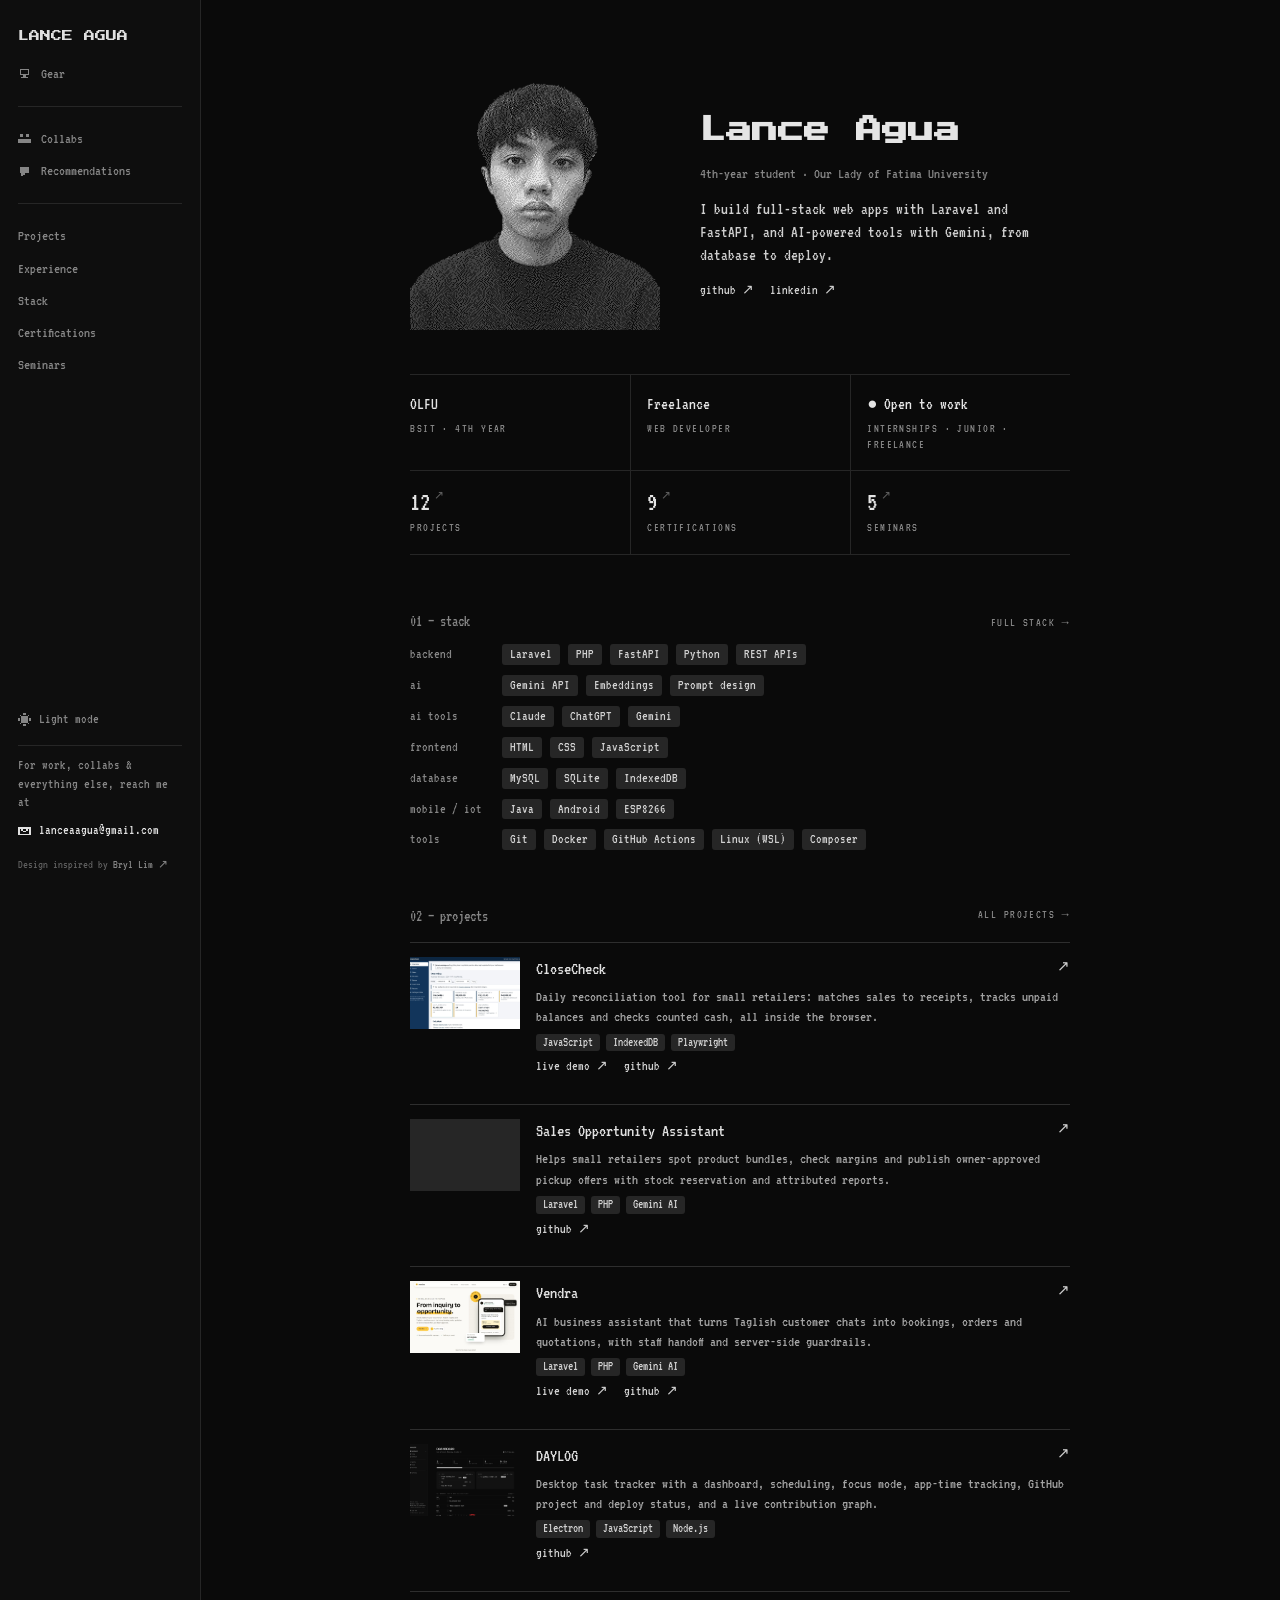
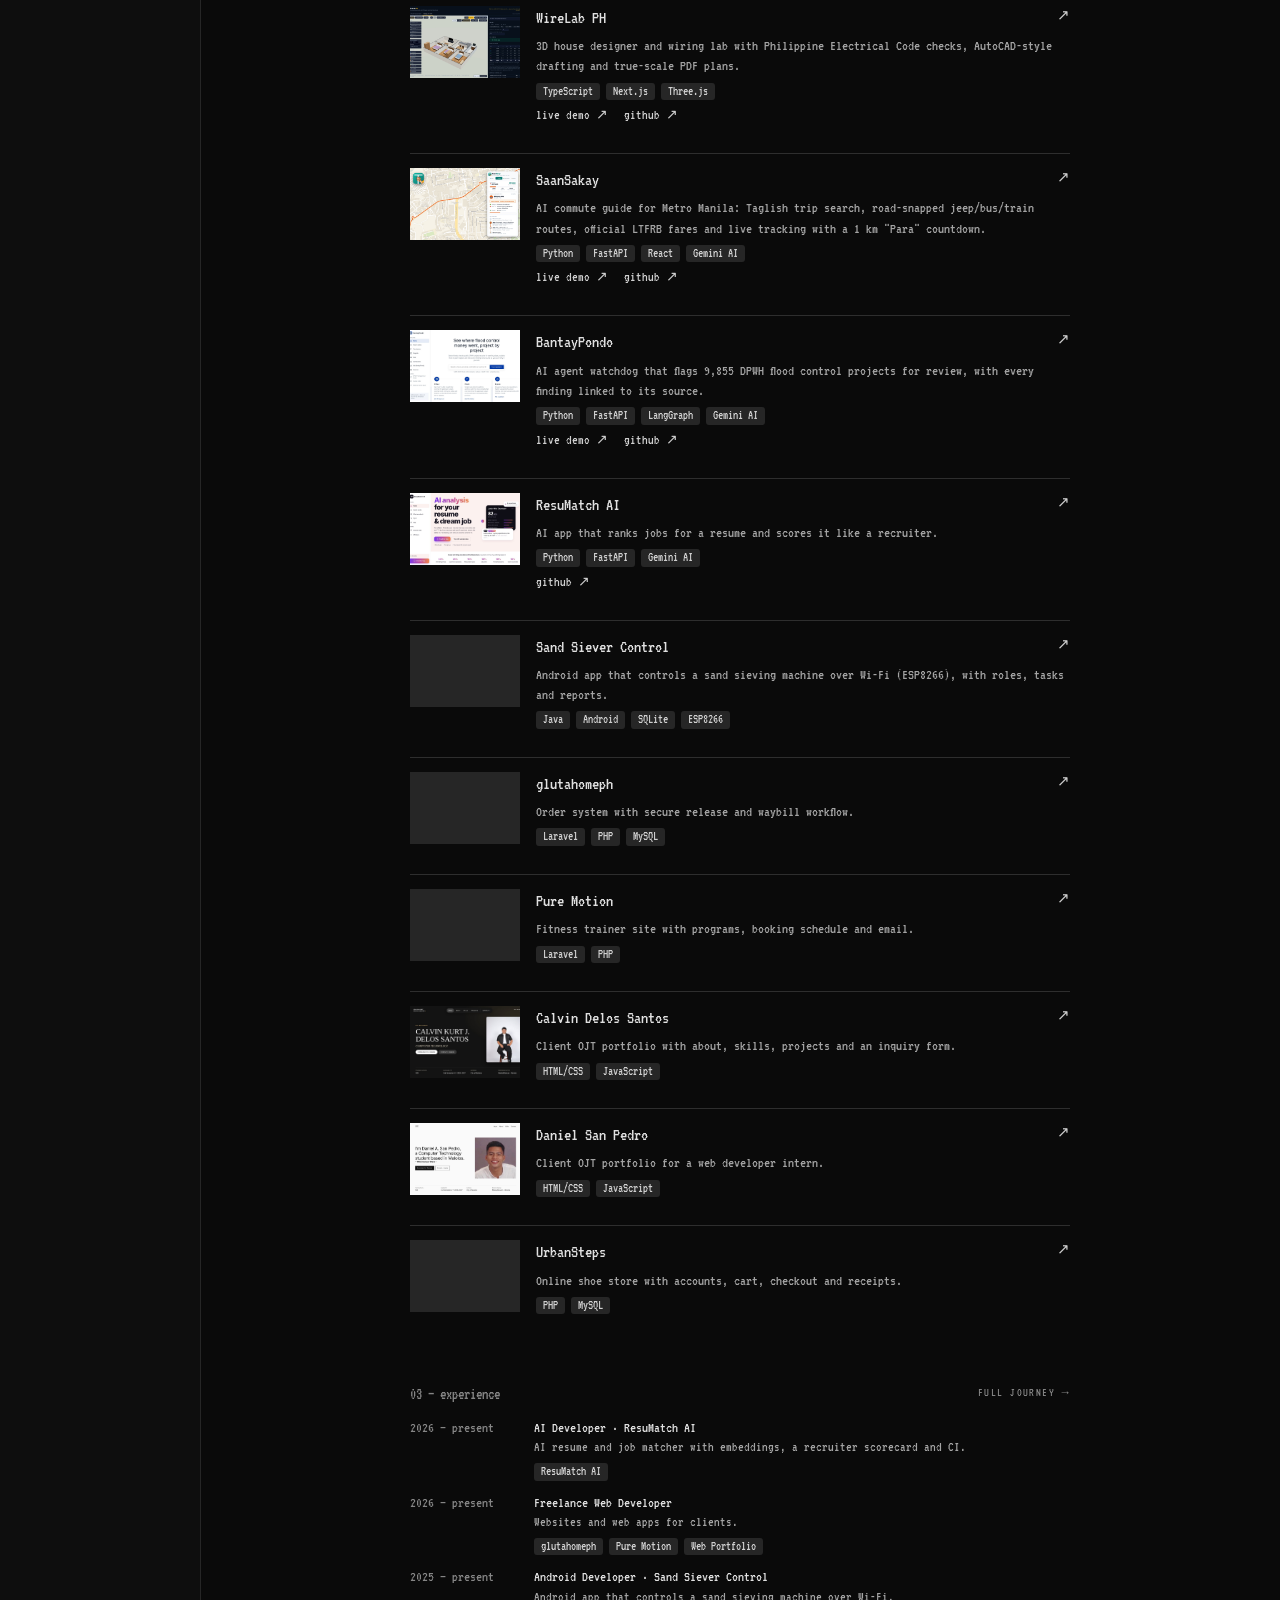
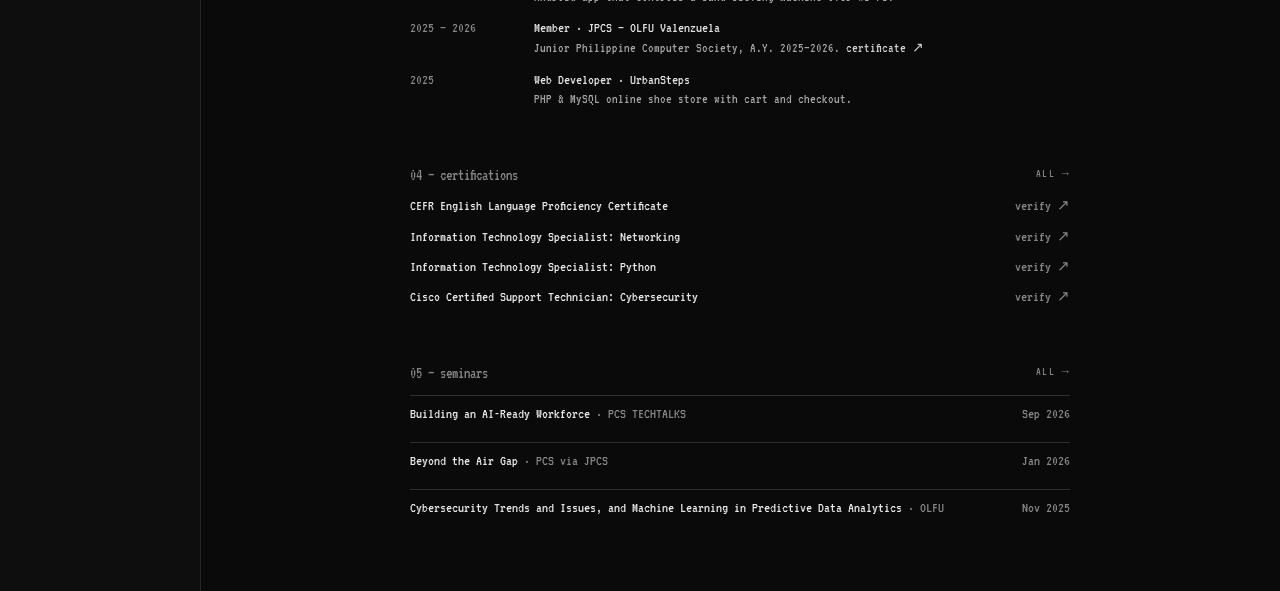
==== index.html @ d51b9544 "Update project info: add Sales Opportunity Assistant, refresh DAYLOG and WireLab - Add Sales Opportu" ====
<!doctype html>
<html lang="en">
<head>
<meta charset="utf-8">
<meta name="viewport" content="width=device-width, initial-scale=1">
<title>Lance Agua — Full-stack Developer</title>
<meta name="description" content="Portfolio of Lance Agua, a BSIT student and full-stack developer building web, AI and Android apps.">
<meta property="og:title" content="Lance Agua — Full-stack Developer">
<meta property="og:description" content="Portfolio of Lance Agua, a BSIT student and full-stack developer building web, AI and Android apps.">
<meta property="og:image" content="assets/img/portrait-light.png">
<link rel="icon" href="assets/favicon.ico" sizes="any">
<link rel="icon" href="assets/favicon-32.png" type="image/png" sizes="32x32">
<link rel="apple-touch-icon" href="assets/apple-touch-icon.png">
<link rel="preload" href="assets/fonts/vt323-latin-400-normal.woff2" as="font" type="font/woff2" crossorigin>
<link rel="preload" href="assets/fonts/press-start-2p-latin-400-normal.woff2" as="font" type="font/woff2" crossorigin>
<style>@font-face{font-family:'VT323';font-style:normal;font-weight:400;font-display:swap;src:url(assets/fonts/vt323-latin-400-normal.woff2) format('woff2')}
@font-face{font-family:'Press Start 2P';font-style:normal;font-weight:400;font-display:swap;src:url(assets/fonts/press-start-2p-latin-400-normal.woff2) format('woff2')}
.foot a{overflow-wrap:anywhere}

:root{--c0a0a0a:#0a0a0a;--c0e0e0e:#0e0e0e;--c121212:#121212;--c1a1a1a:#1a1a1a;--c1f1f1f:#1f1f1f;--c262626:#262626;--c2e2e2e:#2e2e2e;--c3a3a3a:#3a3a3a;--c4a4a4a:#4a4a4a;--c525252:#525252;--c5e5e5e:#5e5e5e;--c6b6b6b:#6b6b6b;--c858585:#858585;--ca3a3a3:#a3a3a3;--ccfcfcf:#cfcfcf;--cd0d0d0:#d0d0d0;--cd4d4d4:#d4d4d4;--ce0e0e0:#e0e0e0;--ce5e5e5:#e5e5e5;--cffffff:#ffffff;--glow1:rgba(255,255,255,0.12);--glow2:rgba(255,255,255,0.26)}
.tk.light{--c0a0a0a:#f4f4f2;--c0e0e0e:#ebebe9;--c121212:#ffffff;--c1a1a1a:#e6e6e4;--c1f1f1f:#dfdfdd;--c262626:#d9d9d7;--c2e2e2e:#d2d2d0;--c3a3a3a:#c2c2c0;--c4a4a4a:#a9a9a7;--c525252:#a3a3a1;--c5e5e5e:#6a6a68;--c6b6b6b:#9a9a98;--c858585:#5b5b59;--ca3a3a3:#444442;--ccfcfcf:#2a2a28;--cd0d0d0:#1f1f1f;--cd4d4d4:#222220;--ce0e0e0:#161616;--ce5e5e5:#111111;--cffffff:#000000;--glow1:rgba(0,0,0,0.08);--glow2:rgba(0,0,0,0.18)}
.theme-btn{display:flex;align-items:center;gap:8px;min-height:32px;padding:0;border:0;background:transparent;color:var(--c858585);font-family:'VT323',monospace;font-size:14px;cursor:pointer}
.pic-light{display:none !important}
.tk.light .pic-dark{display:none !important}
.tk.light .pic-light{display:block !important}
.theme-btn:hover{color:var(--cd0d0d0)}
body{margin:0;background:var(--c0a0a0a)}
a{color:var(--ccfcfcf);text-decoration:none}a:hover{color:var(--cffffff)}
.nav a{color:var(--c858585)}.nav a:hover{color:var(--cd0d0d0)}
.menu-btn{display:none}
@media (max-width: 760px){
aside{position:fixed;top:0;left:0;width:0;height:0;max-width:none !important;flex:none !important;border:0 !important;background:transparent !important;z-index:30}
.menu-btn{display:flex !important;position:fixed;top:8px;left:8px;z-index:31}
.side{position:fixed !important;top:0;left:0;width:78vw;max-width:300px;height:100vh !important;overflow:auto;background:var(--c0e0e0e);padding:64px 22px 24px !important;transform:translateX(-100%);opacity:0;pointer-events:none;transition:transform .3s ease,opacity .3s ease}
.side.open{transform:none;opacity:1;pointer-events:auto}
main{padding-top:60px !important}
}
@keyframes blink{0%,49%{opacity:1}50%,100%{opacity:0}}
.blink{animation:blink 1s steps(1) infinite}
@media (max-width: 1180px){.bento{grid-template-columns:repeat(2,minmax(0,1fr)) !important}.bento>*{grid-column:auto !important;grid-row:auto !important}.bento>#about,.bento>#status,.bento>#stack,.bento>#projects,.bento>#seminars{grid-column:1 / -1 !important}}
@media (max-width: 700px){.bento{grid-template-columns:minmax(0,1fr) !important}.bento>section{padding:18px !important}}
@media (max-width: 760px){main{padding:64px 16px 40px !important}main section,main>div>div{padding-left:0 !important;padding-right:0 !important}}
.ttl-px{font-size:clamp(15px,4.6vw,24px) !important;overflow-wrap:anywhere}

main>div>*{padding-left:0 !important;padding-right:0 !important}
.xproj{list-style:none;margin:8px 0 0;padding:0;display:flex;flex-direction:column;border-left:1px solid var(--c262626)}
.xproj li{display:flex;flex-direction:column;gap:2px;padding:6px 0 6px 14px}
.xproj a{color:var(--ce0e0e0)}.xproj a::after{content:" ↗";color:var(--c5e5e5e);font-size:.85em}
.xproj span{font-size:14px;color:var(--c858585)}
.xproj .xsubs{display:flex;flex-wrap:wrap;gap:4px 16px;margin-top:2px}
.xproj .xsubs a{font-size:14px;color:var(--ca3a3a3)}.xproj .xsubs a:hover{color:var(--cffffff)}
.xchips{display:flex;flex-wrap:wrap;gap:6px;margin-top:6px}
.xchips a{background:var(--c262626);padding:0 7px;border-radius:3px;font-size:13px;color:var(--ccfcfcf)}
.xchips a:hover{color:var(--cffffff)}
.credit{margin:6px 0 0;font-size:12px;color:var(--c5e5e5e)}
.credit a{color:var(--c858585)}.credit a:hover{color:var(--cd0d0d0)}
.empty{display:flex;flex-direction:column;gap:6px;padding:48px 0;text-align:center;border:1px dashed var(--c262626);border-radius:8px}
.empty span{color:var(--ce5e5e5);font-size:17px}
.empty small{color:var(--c858585);font-size:14px}
.phead{padding:40px 0 28px !important;border-bottom:1px solid var(--c262626)}
.phead h1{font-size:26px !important}
.shead{font-size:16px;color:var(--c858585)}
.slink{font-size:12px;letter-spacing:.12em;text-transform:uppercase;color:var(--c858585) !important}
.slink:hover{color:var(--cd0d0d0) !important}
.bento{grid-template-columns:minmax(0,1fr) !important;gap:56px !important}
.bento>*{grid-column:1 / -1 !important;grid-row:auto !important}
.bento>section{padding:0 !important}
#about{gap:40px !important;align-items:center !important;flex-wrap:nowrap !important;padding-top:40px !important}
#about img{width:250px !important;height:250px !important}
#about h1{font-size:26px !important}
.stats{border-top:1px solid var(--c262626);display:flex;flex-direction:column;margin-top:-12px}
.srow{display:grid;grid-template-columns:repeat(3,minmax(0,1fr));border-bottom:1px solid var(--c262626)}
.scell{display:flex;flex-direction:column;gap:4px;padding:18px 16px;border-left:1px solid var(--c262626);color:var(--ce0e0e0)}
.scell:first-child{border-left:0;padding-left:0}
.scell b{font-weight:400;font-size:17px;color:var(--ce5e5e5)}
.scell small{font-size:12px;letter-spacing:.12em;text-transform:uppercase;color:var(--c858585)}
.snum{font-size:26px;line-height:1;color:var(--ce5e5e5)}
.snum i{font-style:normal;font-size:12px;color:var(--c5e5e5e);margin-left:4px;vertical-align:top}
a.scell:hover .snum{color:var(--cffffff)}
#stack>div:nth-child(2){grid-template-columns:minmax(0,1fr) !important;gap:10px !important}
@media (max-width: 700px){#about{flex-wrap:wrap !important}#about img{width:180px !important;height:180px !important}.scell{padding:14px 10px}.scell b{font-size:15px}.scell small{font-size:10px;letter-spacing:.06em}}
[hidden]{display:none !important}
button{font:inherit}
:focus-visible{outline:2px solid var(--cd0d0d0);outline-offset:2px}
main [style*="background: var(--c121212)"]{background:var(--c121212) !important;border:1px solid var(--c1f1f1f);border-radius:8px;overflow:hidden}
main [style*="background: var(--c121212)"]:hover{border-color:var(--c3a3a3a)}
.gwrap{display:flex;flex-direction:column;gap:44px}
.gsec{display:flex;flex-direction:column;gap:16px}
.glabel{margin:0;font-size:13px;font-weight:400;letter-spacing:.14em;text-transform:uppercase;color:var(--c858585)}
.ggrid{display:grid;grid-template-columns:repeat(2,minmax(0,1fr));gap:16px}
.gcard2{display:flex;flex-direction:column;background:var(--c121212);border:1px solid var(--c1f1f1f);border-radius:8px;overflow:hidden;transition:border-color .2s ease,box-shadow .3s ease}
.gcard2:hover{border-color:var(--c3a3a3a);box-shadow:0 0 28px var(--glow1)}
.gimg{padding:22px 22px 24px}
.gimg img{display:block;width:100%;aspect-ratio:1;object-fit:contain;box-sizing:border-box;background:#fff;border-radius:2px}
.tk.light .gimg img{box-shadow:inset 0 0 0 1px #e6e6e4}
.gfoot{border-top:1px solid var(--c1f1f1f);padding:14px 16px 16px;display:flex;flex-direction:column;gap:4px}
.gname{display:flex;justify-content:space-between;align-items:baseline;gap:8px}
.gname h3{margin:0;font-size:17px;font-weight:400;color:var(--ce5e5e5)}
.gname span{font-size:14px;color:var(--c5e5e5e)}
.gfoot p{margin:0;font-size:14px;color:var(--c858585)}
@media (max-width:560px){.ggrid{grid-template-columns:1fr}}
</style>
</head>
<body>
<div class="tk" style="min-height: 1300px; background: var(--c0a0a0a); color: var(--ce5e5e5); font-family: 'VT323', monospace; font-size: 15px; line-height: 1.35; display: flex; flex-wrap: wrap"><script>try{if(localStorage.getItem("la-theme")==="light")document.currentScript.parentElement.classList.add("light")}catch(e){}</script>
<aside style="flex: 1 1 200px; max-width: 230px; border-right: 1px solid var(--c262626); background: var(--c0e0e0e); box-sizing: border-box">
<button class="menu-btn" type="button" data-action="toggleMenu" aria-label="Open menu" aria-expanded="false" style="align-items: center; justify-content: center; width: 44px; height: 44px; padding: 0; border: 0; background: transparent; color: var(--ce0e0e0); cursor: pointer"><svg width="22" height="22" viewBox="0 0 8 8" shape-rendering="crispEdges" aria-hidden="true"><path d="M1 2h6v1H1zM1 4h6v1H1zM1 6h6v1H1z" fill="currentColor"></path></svg></button>
<div class="side" style="position: sticky; top: 0; height: 100vh; padding: 28px 18px; box-sizing: border-box; display: flex; flex-direction: column; gap: 18px">
<a href="index.html" class="brand" aria-label="Lance Agua, home" style="font-family: 'Press Start 2P', monospace; font-size: 11px; line-height: 1.6; color: var(--ce0e0e0)">LANCE AGUA</a>
<nav class="nav" aria-label="Sections" style="display: flex; flex-direction: column; gap: 22px; font-size: 15px">
<div style="display: flex; flex-direction: column; gap: 12px">
<a href="gear.html" style="display: flex; align-items: center; gap: 10px"><svg width="13" height="13" viewBox="0 0 8 8" shape-rendering="crispEdges" aria-hidden="true"><path d="M1 1h6v4H1zM2 2v2h4V2zM3 5h2v1H3zM2 6h4v1H2z" fill="currentColor" fill-rule="evenodd"></path></svg>Gear</a>
</div>
<hr style="border: 0; height: 1px; background: var(--c262626); margin: 0">
<div style="display: flex; flex-direction: column; gap: 12px">
<a href="collabs.html" style="display: flex; align-items: center; gap: 10px"><svg width="13" height="13" viewBox="0 0 8 8" shape-rendering="crispEdges" aria-hidden="true"><path d="M1 1h2v2H1zM5 1h2v2H5zM0 4h4v3H0zM4 4h4v3H4z" fill="currentColor"></path></svg>Collabs</a>
<a href="recommendations.html" style="display: flex; align-items: center; gap: 10px"><svg width="13" height="13" viewBox="0 0 8 8" shape-rendering="crispEdges" aria-hidden="true"><path d="M1 1h6v4H4v1H3v1H2V5H1z" fill="currentColor"></path></svg>Recommendations</a>
</div>
<hr style="border: 0; height: 1px; background: var(--c262626); margin: 0">
<div style="display: flex; flex-direction: column; gap: 12px">
<a href="projects.html">Projects</a>
<a href="experience.html">Experience</a>
<a href="stack.html">Stack</a>
<a href="certifications.html">Certifications</a>
<a href="seminars.html">Seminars</a>
</div>
</nav>
<div class="foot" style="margin-top: auto; display: flex; flex-direction: column; gap: 10px">
<button class="theme-btn" type="button" data-action="toggleTheme" aria-label="Light mode"><svg width="13" height="13" viewBox="0 0 8 8" shape-rendering="crispEdges" aria-hidden="true"><path d="M3 0h2v1H3zM3 7h2v1H3zM0 3h1v2H0zM7 3h1v2H7zM1 1h1v1H1zM6 1h1v1H6zM1 6h1v1H1zM6 6h1v1H6zM2 2h4v4H2z" fill="currentColor"></path></svg>Light mode</button>
<hr style="border: 0; height: 1px; background: var(--c262626); margin: 0">
<p style="margin: 0; color: var(--c858585); font-size: 14px; line-height: 1.3">For work, collabs &amp; everything else, reach me at</p>
<a href="mailto:lanceaagua@gmail.com" style="display: flex; align-items: center; gap: 8px; color: var(--ce0e0e0); font-size: 14px"><svg width="13" height="13" viewBox="0 0 8 8" shape-rendering="crispEdges" aria-hidden="true"><path d="M0 2h8v5H0zM1 3v3h6V3zM2 3h1v1H2zM5 3h1v1H5zM3 4h2v1H3z" fill="currentColor" fill-rule="evenodd"></path></svg>lanceaagua@gmail.com</a>
<p class="credit">Design inspired by <a href="https://bryllim.com" target="_blank" rel="noopener">Bryl Lim ↗</a></p>
</div>
</div>
</aside>
<main style="flex: 999 1 560px; min-width: 0; padding: 40px 32px 64px; box-sizing: border-box; display: flex; justify-content: center">
<div style="width: 100%; max-width: 660px; display: flex; flex-direction: column; gap: 20px">


<div class="bento" style="display: grid; grid-template-columns: repeat(4, minmax(0, 1fr)); gap: 16px">

<section id="about" style="grid-column: 1 / 5; grid-row: 1 / 2; padding: 36px; display: flex; flex-wrap: wrap; gap: 36px; align-items: center">
<img class="pic-dark" src="assets/img/portrait-dark.png" alt="Halftone portrait of Lance Agua" width="220" height="220" style="flex: 0 0 auto; width: 220px; height: 220px"><img class="pic-light" src="assets/img/portrait-light.png" alt="Halftone portrait of Lance Agua" width="220" height="220" style="flex: 0 0 auto; width: 220px; height: 220px">
<div style="flex: 1 1 320px; max-width: 620px; min-width: 0; display: flex; flex-direction: column; gap: 14px">
<h1 class="ttl-px" style="margin: 0; font-family: 'Press Start 2P', monospace; font-size: 22px; line-height: 1.5">Lance Agua</h1>
<p style="margin: 0; color: var(--c858585)">4th-year student · Our Lady of Fatima University</p>
<p style="margin: 0; font-size: 17px; line-height: 1.35; color: var(--ccfcfcf)">I build full-stack web apps with Laravel and FastAPI, and AI-powered tools with Gemini, from database to deploy.</p>
<div style="display: flex; flex-wrap: wrap; gap: 16px; font-size: 14px"><a href="https://github.com/ashweak" target="_blank" rel="noopener">github ↗</a><a href="https://linkedin.com/" target="_blank" rel="noopener">linkedin ↗</a></div>
</div>
</section>

<section id="stats" class="stats">
<div class="srow">
<div class="scell"><b>OLFU</b><small>BSIT · 4th year</small></div>
<div class="scell"><b>Freelance</b><small>Web developer</small></div>
<div class="scell"><b><span class="blink">●</span> Open to work</b><small>Internships · junior · freelance</small></div>
</div>
<div class="srow">
<a class="scell" href="projects.html"><span class="snum">12<i>↗</i></span><small>Projects</small></a>
<a class="scell" href="certifications.html"><span class="snum">9<i>↗</i></span><small>Certifications</small></a>
<a class="scell" href="seminars.html"><span class="snum">5<i>↗</i></span><small>Seminars</small></a>
</div>
</section>

<section id="stack" style="grid-column: 2 / 5; grid-row: 2 / 3; padding: 22px; display: flex; flex-direction: column; align-items: flex-start; gap: 12px">
<div style="align-self: stretch; display: flex; justify-content: space-between; align-items: baseline; gap: 16px; color: var(--c858585); font-size: 14px"><span class="shead">01 — stack</span><a class="slink" href="stack.html">full stack →</a></div>
<div style="align-self: stretch; display: grid; grid-template-columns: repeat(auto-fit, minmax(min(300px, 100%), 1fr)); gap: 14px 32px">

<div style="display: flex; flex-wrap: wrap; align-items: center; gap: 8px">
<span style="width: 84px; color: var(--c858585); font-size: 14px">backend</span>
<span style="background: var(--c262626); padding: 1px 8px; border-radius: 3px; font-size: 14px; color: var(--ccfcfcf)">Laravel</span><span style="background: var(--c262626); padding: 1px 8px; border-radius: 3px; font-size: 14px; color: var(--ccfcfcf)">PHP</span><span style="background: var(--c262626); padding: 1px 8px; border-radius: 3px; font-size: 14px; color: var(--ccfcfcf)">FastAPI</span><span style="background: var(--c262626); padding: 1px 8px; border-radius: 3px; font-size: 14px; color: var(--ccfcfcf)">Python</span><span style="background: var(--c262626); padding: 1px 8px; border-radius: 3px; font-size: 14px; color: var(--ccfcfcf)">REST APIs</span>
</div>

<div style="display: flex; flex-wrap: wrap; align-items: center; gap: 8px">
<span style="width: 84px; color: var(--c858585); font-size: 14px">ai</span>
<span style="background: var(--c262626); padding: 1px 8px; border-radius: 3px; font-size: 14px; color: var(--ccfcfcf)">Gemini API</span><span style="background: var(--c262626); padding: 1px 8px; border-radius: 3px; font-size: 14px; color: var(--ccfcfcf)">Embeddings</span><span style="background: var(--c262626); padding: 1px 8px; border-radius: 3px; font-size: 14px; color: var(--ccfcfcf)">Prompt design</span>
</div>

<div style="display: flex; flex-wrap: wrap; align-items: center; gap: 8px">
<span style="width: 84px; color: var(--c858585); font-size: 14px">ai tools</span>
<span style="background: var(--c262626); padding: 1px 8px; border-radius: 3px; font-size: 14px; color: var(--ccfcfcf)">Claude</span><span style="background: var(--c262626); padding: 1px 8px; border-radius: 3px; font-size: 14px; color: var(--ccfcfcf)">ChatGPT</span><span style="background: var(--c262626); padding: 1px 8px; border-radius: 3px; font-size: 14px; color: var(--ccfcfcf)">Gemini</span>
</div>

<div style="display: flex; flex-wrap: wrap; align-items: center; gap: 8px">
<span style="width: 84px; color: var(--c858585); font-size: 14px">frontend</span>
<span style="background: var(--c262626); padding: 1px 8px; border-radius: 3px; font-size: 14px; color: var(--ccfcfcf)">HTML</span><span style="background: var(--c262626); padding: 1px 8px; border-radius: 3px; font-size: 14px; color: var(--ccfcfcf)">CSS</span><span style="background: var(--c262626); padding: 1px 8px; border-radius: 3px; font-size: 14px; color: var(--ccfcfcf)">JavaScript</span>
</div>

<div style="display: flex; flex-wrap: wrap; align-items: center; gap: 8px">
<span style="width: 84px; color: var(--c858585); font-size: 14px">database</span>
<span style="background: var(--c262626); padding: 1px 8px; border-radius: 3px; font-size: 14px; color: var(--ccfcfcf)">MySQL</span><span style="background: var(--c262626); padding: 1px 8px; border-radius: 3px; font-size: 14px; color: var(--ccfcfcf)">SQLite</span><span style="background: var(--c262626); padding: 1px 8px; border-radius: 3px; font-size: 14px; color: var(--ccfcfcf)">IndexedDB</span>
</div>

<div style="display: flex; flex-wrap: wrap; align-items: center; gap: 8px">
<span style="width: 84px; color: var(--c858585); font-size: 14px">mobile / iot</span>
<span style="background: var(--c262626); padding: 1px 8px; border-radius: 3px; font-size: 14px; color: var(--ccfcfcf)">Java</span><span style="background: var(--c262626); padding: 1px 8px; border-radius: 3px; font-size: 14px; color: var(--ccfcfcf)">Android</span><span style="background: var(--c262626); padding: 1px 8px; border-radius: 3px; font-size: 14px; color: var(--ccfcfcf)">ESP8266</span>
</div>

<div style="display: flex; flex-wrap: wrap; align-items: center; gap: 8px">
<span style="width: 84px; color: var(--c858585); font-size: 14px">tools</span>
<span style="background: var(--c262626); padding: 1px 8px; border-radius: 3px; font-size: 14px; color: var(--ccfcfcf)">Git</span><span style="background: var(--c262626); padding: 1px 8px; border-radius: 3px; font-size: 14px; color: var(--ccfcfcf)">Docker</span><span style="background: var(--c262626); padding: 1px 8px; border-radius: 3px; font-size: 14px; color: var(--ccfcfcf)">GitHub Actions</span><span style="background: var(--c262626); padding: 1px 8px; border-radius: 3px; font-size: 14px; color: var(--ccfcfcf)">Linux (WSL)</span><span style="background: var(--c262626); padding: 1px 8px; border-radius: 3px; font-size: 14px; color: var(--ccfcfcf)">Composer</span>
</div>
</section>

<section id="projects" style="grid-column: 1 / 3; grid-row: 3 / 5; padding: 22px 26px; display: flex; flex-direction: column; gap: 14px">
<div style="display: flex; justify-content: space-between; color: var(--c858585); font-size: 14px"><span class="shead">02 — projects</span><a class="slink" href="projects.html">all projects →</a></div>

<article style="display: flex; gap: 16px; padding: 14px 0; border-top: 1px solid var(--c2e2e2e)">
<img src="assets/img/project-closecheck.jpg" alt="CloseCheck screenshot" loading="lazy" style="flex: 0 0 auto; width: 110px; height: 72px; object-fit: cover; object-position: top; background: var(--c262626)">
<div style="flex: 1; min-width: 0; display: flex; flex-direction: column; gap: 6px">
<div style="display: flex; justify-content: space-between; gap: 12px"><h3 style="margin: 0; font-size: 18px; font-weight: 400; color: var(--ce0e0e0)">CloseCheck</h3><a href="closecheck/" aria-label="Open CloseCheck live demo">↗</a></div>
<p style="margin: 0; color: var(--ca3a3a3)">Daily reconciliation tool for small retailers: matches sales to receipts, tracks unpaid balances and checks counted cash, all inside the browser.</p>
<div style="display: flex; flex-wrap: wrap; gap: 6px"><span style="background: var(--c262626); padding: 0 7px; border-radius: 3px; font-size: 13px; color: var(--ccfcfcf)">JavaScript</span><span style="background: var(--c262626); padding: 0 7px; border-radius: 3px; font-size: 13px; color: var(--ccfcfcf)">IndexedDB</span><span style="background: var(--c262626); padding: 0 7px; border-radius: 3px; font-size: 13px; color: var(--ccfcfcf)">Playwright</span></div>

<div style="display: flex; gap: 16px; font-size: 14px"><a href="closecheck/">live demo ↗</a><a href="https://github.com/ashweak/closecheck" target="_blank" rel="noopener">github ↗</a></div></div>
</article>

<article style="display: flex; gap: 16px; padding: 14px 0; border-top: 1px solid var(--c2e2e2e)">
<div role="img" aria-label="Screenshot placeholder" style="flex: 0 0 auto; width: 110px; height: 72px; background: var(--c262626)"></div>
<div style="flex: 1; min-width: 0; display: flex; flex-direction: column; gap: 6px">
<div style="display: flex; justify-content: space-between; gap: 12px"><h3 style="margin: 0; font-size: 18px; font-weight: 400; color: var(--ce0e0e0)">Sales Opportunity Assistant</h3><a href="https://github.com/ashweak/sales-opportunity-assistant" target="_blank" rel="noopener" aria-label="Open Sales Opportunity Assistant on GitHub">↗</a></div>
<p style="margin: 0; color: var(--ca3a3a3)">Helps small retailers spot product bundles, check margins and publish owner-approved pickup offers with stock reservation and attributed reports.</p>
<div style="display: flex; flex-wrap: wrap; gap: 6px"><span style="background: var(--c262626); padding: 0 7px; border-radius: 3px; font-size: 13px; color: var(--ccfcfcf)">Laravel</span><span style="background: var(--c262626); padding: 0 7px; border-radius: 3px; font-size: 13px; color: var(--ccfcfcf)">PHP</span><span style="background: var(--c262626); padding: 0 7px; border-radius: 3px; font-size: 13px; color: var(--ccfcfcf)">Gemini AI</span></div>

<div style="display: flex; gap: 16px; font-size: 14px"><a href="https://github.com/ashweak/sales-opportunity-assistant" target="_blank" rel="noopener">github ↗</a></div></div>
</article>

<article style="display: flex; gap: 16px; padding: 14px 0; border-top: 1px solid var(--c2e2e2e)">
<img src="assets/img/project-vendra.jpg" alt="Vendra screenshot" loading="lazy" style="flex: 0 0 auto; width: 110px; height: 72px; object-fit: cover; object-position: top; background: var(--c262626)">
<div style="flex: 1; min-width: 0; display: flex; flex-direction: column; gap: 6px">
<div style="display: flex; justify-content: space-between; gap: 12px"><h3 style="margin: 0; font-size: 18px; font-weight: 400; color: var(--ce0e0e0)">Vendra</h3><a href="vendra/" aria-label="Open Vendra live demo">↗</a></div>
<p style="margin: 0; color: var(--ca3a3a3)">AI business assistant that turns Taglish customer chats into bookings, orders and quotations, with staff handoff and server-side guardrails.</p>
<div style="display: flex; flex-wrap: wrap; gap: 6px"><span style="background: var(--c262626); padding: 0 7px; border-radius: 3px; font-size: 13px; color: var(--ccfcfcf)">Laravel</span><span style="background: var(--c262626); padding: 0 7px; border-radius: 3px; font-size: 13px; color: var(--ccfcfcf)">PHP</span><span style="background: var(--c262626); padding: 0 7px; border-radius: 3px; font-size: 13px; color: var(--ccfcfcf)">Gemini AI</span></div>

<div style="display: flex; gap: 16px; font-size: 14px"><a href="vendra/">live demo ↗</a><a href="https://github.com/ashweak/vendra" target="_blank" rel="noopener">github ↗</a></div></div>
</article>

<article style="display: flex; gap: 16px; padding: 14px 0; border-top: 1px solid var(--c2e2e2e)">
<img src="assets/img/project-daylog.jpg" alt="DAYLOG screenshot" loading="lazy" style="flex: 0 0 auto; width: 110px; height: 72px; object-fit: cover; object-position: top; background: var(--c262626)">
<div style="flex: 1; min-width: 0; display: flex; flex-direction: column; gap: 6px">
<div style="display: flex; justify-content: space-between; gap: 12px"><h3 style="margin: 0; font-size: 18px; font-weight: 400; color: var(--ce0e0e0)">DAYLOG</h3><a href="https://github.com/ashweak/daylog" target="_blank" rel="noopener" aria-label="Open DAYLOG on GitHub">↗</a></div>
<p style="margin: 0; color: var(--ca3a3a3)">Desktop task tracker with a dashboard, scheduling, focus mode, app-time tracking, GitHub project and deploy status, and a live contribution graph.</p>
<div style="display: flex; flex-wrap: wrap; gap: 6px"><span style="background: var(--c262626); padding: 0 7px; border-radius: 3px; font-size: 13px; color: var(--ccfcfcf)">Electron</span><span style="background: var(--c262626); padding: 0 7px; border-radius: 3px; font-size: 13px; color: var(--ccfcfcf)">JavaScript</span><span style="background: var(--c262626); padding: 0 7px; border-radius: 3px; font-size: 13px; color: var(--ccfcfcf)">Node.js</span></div>

<div style="display: flex; gap: 16px; font-size: 14px"><a href="https://github.com/ashweak/daylog" target="_blank" rel="noopener">github ↗</a></div></div>
</article>

<article style="display: flex; gap: 16px; padding: 14px 0; border-top: 1px solid var(--c2e2e2e)">
<img src="assets/img/project-wirelab.jpg" alt="WireLab PH screenshot" loading="lazy" style="flex: 0 0 auto; width: 110px; height: 72px; object-fit: cover; object-position: top; background: var(--c262626)">
<div style="flex: 1; min-width: 0; display: flex; flex-direction: column; gap: 6px">
<div style="display: flex; justify-content: space-between; gap: 12px"><h3 style="margin: 0; font-size: 18px; font-weight: 400; color: var(--ce0e0e0)">WireLab PH</h3><a href="https://ashweak.github.io/wirelab/" target="_blank" rel="noopener" aria-label="Open WireLab PH live demo">↗</a></div>
<p style="margin: 0; color: var(--ca3a3a3)">3D house designer and wiring lab with Philippine Electrical Code checks, AutoCAD-style drafting and true-scale PDF plans.</p>
<div style="display: flex; flex-wrap: wrap; gap: 6px"><span style="background: var(--c262626); padding: 0 7px; border-radius: 3px; font-size: 13px; color: var(--ccfcfcf)">TypeScript</span><span style="background: var(--c262626); padding: 0 7px; border-radius: 3px; font-size: 13px; color: var(--ccfcfcf)">Next.js</span><span style="background: var(--c262626); padding: 0 7px; border-radius: 3px; font-size: 13px; color: var(--ccfcfcf)">Three.js</span></div>

<div style="display: flex; gap: 16px; font-size: 14px"><a href="https://ashweak.github.io/wirelab/" target="_blank" rel="noopener">live demo ↗</a><a href="https://github.com/ashweak/wirelab" target="_blank" rel="noopener">github ↗</a></div></div>
</article>

<article style="display: flex; gap: 16px; padding: 14px 0; border-top: 1px solid var(--c2e2e2e)">
<img src="assets/img/project-saansakay.jpg" alt="SaanSakay screenshot" loading="lazy" style="flex: 0 0 auto; width: 110px; height: 72px; object-fit: cover; object-position: top; background: var(--c262626)">
<div style="flex: 1; min-width: 0; display: flex; flex-direction: column; gap: 6px">
<div style="display: flex; justify-content: space-between; gap: 12px"><h3 style="margin: 0; font-size: 18px; font-weight: 400; color: var(--ce0e0e0)">SaanSakay</h3><a href="https://saansakay.onrender.com" target="_blank" rel="noopener" aria-label="Open SaanSakay live demo">↗</a></div>
<p style="margin: 0; color: var(--ca3a3a3)">AI commute guide for Metro Manila: Taglish trip search, road-snapped jeep/bus/train routes, official LTFRB fares and live tracking with a 1 km "Para" countdown.</p>
<div style="display: flex; flex-wrap: wrap; gap: 6px"><span style="background: var(--c262626); padding: 0 7px; border-radius: 3px; font-size: 13px; color: var(--ccfcfcf)">Python</span><span style="background: var(--c262626); padding: 0 7px; border-radius: 3px; font-size: 13px; color: var(--ccfcfcf)">FastAPI</span><span style="background: var(--c262626); padding: 0 7px; border-radius: 3px; font-size: 13px; color: var(--ccfcfcf)">React</span><span style="background: var(--c262626); padding: 0 7px; border-radius: 3px; font-size: 13px; color: var(--ccfcfcf)">Gemini AI</span></div>

<div style="display: flex; gap: 16px; font-size: 14px"><a href="https://saansakay.onrender.com" target="_blank" rel="noopener">live demo ↗</a><a href="https://github.com/ashweak/saansakay" target="_blank" rel="noopener">github ↗</a></div></div>
</article>

<article style="display: flex; gap: 16px; padding: 14px 0; border-top: 1px solid var(--c2e2e2e)">
<img src="assets/img/project-bantaypondo.jpg" alt="BantayPondo screenshot" loading="lazy" style="flex: 0 0 auto; width: 110px; height: 72px; object-fit: cover; object-position: top; background: var(--c262626)">
<div style="flex: 1; min-width: 0; display: flex; flex-direction: column; gap: 6px">
<div style="display: flex; justify-content: space-between; gap: 12px"><h3 style="margin: 0; font-size: 18px; font-weight: 400; color: var(--ce0e0e0)">BantayPondo</h3><a href="bantaypondo/" aria-label="Open BantayPondo live demo">↗</a></div>
<p style="margin: 0; color: var(--ca3a3a3)">AI agent watchdog that flags 9,855 DPWH flood control projects for review, with every finding linked to its source.</p>
<div style="display: flex; flex-wrap: wrap; gap: 6px"><span style="background: var(--c262626); padding: 0 7px; border-radius: 3px; font-size: 13px; color: var(--ccfcfcf)">Python</span><span style="background: var(--c262626); padding: 0 7px; border-radius: 3px; font-size: 13px; color: var(--ccfcfcf)">FastAPI</span><span style="background: var(--c262626); padding: 0 7px; border-radius: 3px; font-size: 13px; color: var(--ccfcfcf)">LangGraph</span><span style="background: var(--c262626); padding: 0 7px; border-radius: 3px; font-size: 13px; color: var(--ccfcfcf)">Gemini AI</span></div>

<div style="display: flex; gap: 16px; font-size: 14px"><a href="bantaypondo/">live demo ↗</a><a href="https://github.com/ashweak/bantaypondo" target="_blank" rel="noopener">github ↗</a></div></div>
</article>

<article style="display: flex; gap: 16px; padding: 14px 0; border-top: 1px solid var(--c2e2e2e)">
<img src="assets/img/project-resumatch.jpg" alt="ResuMatch AI screenshot" loading="lazy" style="flex: 0 0 auto; width: 110px; height: 72px; object-fit: cover; object-position: top; background: var(--c262626)">
<div style="flex: 1; min-width: 0; display: flex; flex-direction: column; gap: 6px">
<div style="display: flex; justify-content: space-between; gap: 12px"><h3 style="margin: 0; font-size: 18px; font-weight: 400; color: var(--ce0e0e0)">ResuMatch AI</h3><a href="https://github.com/ashweak/ai-resume-matcher" aria-label="Open ResuMatch AI on GitHub" target="_blank" rel="noopener">↗</a></div>
<p style="margin: 0; color: var(--ca3a3a3)">AI app that ranks jobs for a resume and scores it like a recruiter.</p>
<div style="display: flex; flex-wrap: wrap; gap: 6px"><span style="background: var(--c262626); padding: 0 7px; border-radius: 3px; font-size: 13px; color: var(--ccfcfcf)">Python</span><span style="background: var(--c262626); padding: 0 7px; border-radius: 3px; font-size: 13px; color: var(--ccfcfcf)">FastAPI</span><span style="background: var(--c262626); padding: 0 7px; border-radius: 3px; font-size: 13px; color: var(--ccfcfcf)">Gemini AI</span></div>

<div style="display: flex; gap: 16px; font-size: 14px"><a href="https://github.com/ashweak/ai-resume-matcher" target="_blank" rel="noopener">github ↗</a></div></div>
</article>

<article style="display: flex; gap: 16px; padding: 14px 0; border-top: 1px solid var(--c2e2e2e)">
<div role="img" aria-label="Screenshot placeholder" style="flex: 0 0 auto; width: 110px; height: 72px; background: var(--c262626)"></div>
<div style="flex: 1; min-width: 0; display: flex; flex-direction: column; gap: 6px">
<div style="display: flex; justify-content: space-between; gap: 12px"><h3 style="margin: 0; font-size: 18px; font-weight: 400; color: var(--ce0e0e0)">Sand Siever Control</h3><a href="projects.html" aria-label="Open Sand Siever Control">↗</a></div>
<p style="margin: 0; color: var(--ca3a3a3)">Android app that controls a sand sieving machine over Wi-Fi (ESP8266), with roles, tasks and reports.</p>
<div style="display: flex; flex-wrap: wrap; gap: 6px"><span style="background: var(--c262626); padding: 0 7px; border-radius: 3px; font-size: 13px; color: var(--ccfcfcf)">Java</span><span style="background: var(--c262626); padding: 0 7px; border-radius: 3px; font-size: 13px; color: var(--ccfcfcf)">Android</span><span style="background: var(--c262626); padding: 0 7px; border-radius: 3px; font-size: 13px; color: var(--ccfcfcf)">SQLite</span><span style="background: var(--c262626); padding: 0 7px; border-radius: 3px; font-size: 13px; color: var(--ccfcfcf)">ESP8266</span></div>
</div>
</article>

<article style="display: flex; gap: 16px; padding: 14px 0; border-top: 1px solid var(--c2e2e2e)">
<div role="img" aria-label="Screenshot placeholder" style="flex: 0 0 auto; width: 110px; height: 72px; background: var(--c262626)"></div>
<div style="flex: 1; min-width: 0; display: flex; flex-direction: column; gap: 6px">
<div style="display: flex; justify-content: space-between; gap: 12px"><h3 style="margin: 0; font-size: 18px; font-weight: 400; color: var(--ce0e0e0)">glutahomeph</h3><a href="projects.html" aria-label="Open glutahomeph">↗</a></div>
<p style="margin: 0; color: var(--ca3a3a3)">Order system with secure release and waybill workflow.</p>
<div style="display: flex; flex-wrap: wrap; gap: 6px"><span style="background: var(--c262626); padding: 0 7px; border-radius: 3px; font-size: 13px; color: var(--ccfcfcf)">Laravel</span><span style="background: var(--c262626); padding: 0 7px; border-radius: 3px; font-size: 13px; color: var(--ccfcfcf)">PHP</span><span style="background: var(--c262626); padding: 0 7px; border-radius: 3px; font-size: 13px; color: var(--ccfcfcf)">MySQL</span></div>
</div>
</article>

<article style="display: flex; gap: 16px; padding: 14px 0; border-top: 1px solid var(--c2e2e2e)">
<div role="img" aria-label="Screenshot placeholder" style="flex: 0 0 auto; width: 110px; height: 72px; background: var(--c262626)"></div>
<div style="flex: 1; min-width: 0; display: flex; flex-direction: column; gap: 6px">
<div style="display: flex; justify-content: space-between; gap: 12px"><h3 style="margin: 0; font-size: 18px; font-weight: 400; color: var(--ce0e0e0)">Pure Motion</h3><a href="projects.html" aria-label="Open Pure Motion">↗</a></div>
<p style="margin: 0; color: var(--ca3a3a3)">Fitness trainer site with programs, booking schedule and email.</p>
<div style="display: flex; flex-wrap: wrap; gap: 6px"><span style="background: var(--c262626); padding: 0 7px; border-radius: 3px; font-size: 13px; color: var(--ccfcfcf)">Laravel</span><span style="background: var(--c262626); padding: 0 7px; border-radius: 3px; font-size: 13px; color: var(--ccfcfcf)">PHP</span></div>
</div>
</article>

<article style="display: flex; gap: 16px; padding: 14px 0; border-top: 1px solid var(--c2e2e2e)">
<img src="assets/img/project-ojt-calvin.jpg" alt="Calvin Delos Santos screenshot" loading="lazy" style="flex: 0 0 auto; width: 110px; height: 72px; object-fit: cover; object-position: top; background: var(--c262626)">
<div style="flex: 1; min-width: 0; display: flex; flex-direction: column; gap: 6px">
<div style="display: flex; justify-content: space-between; gap: 12px"><h3 style="margin: 0; font-size: 18px; font-weight: 400; color: var(--ce0e0e0)">Calvin Delos Santos</h3><a href="https://ashweak.github.io/ojt-calvin/" aria-label="Open Calvin Delos Santos" target="_blank" rel="noopener">↗</a></div>
<p style="margin: 0; color: var(--ca3a3a3)">Client OJT portfolio with about, skills, projects and an inquiry form.</p>
<div style="display: flex; flex-wrap: wrap; gap: 6px"><span style="background: var(--c262626); padding: 0 7px; border-radius: 3px; font-size: 13px; color: var(--ccfcfcf)">HTML/CSS</span><span style="background: var(--c262626); padding: 0 7px; border-radius: 3px; font-size: 13px; color: var(--ccfcfcf)">JavaScript</span></div>
</div>
</article>

<article style="display: flex; gap: 16px; padding: 14px 0; border-top: 1px solid var(--c2e2e2e)">
<img src="assets/img/project-ojt-daniel.jpg" alt="Daniel San Pedro screenshot" loading="lazy" style="flex: 0 0 auto; width: 110px; height: 72px; object-fit: cover; object-position: top; background: var(--c262626)">
<div style="flex: 1; min-width: 0; display: flex; flex-direction: column; gap: 6px">
<div style="display: flex; justify-content: space-between; gap: 12px"><h3 style="margin: 0; font-size: 18px; font-weight: 400; color: var(--ce0e0e0)">Daniel San Pedro</h3><a href="https://side55195.github.io/ojt-daniel/" aria-label="Open Daniel San Pedro" target="_blank" rel="noopener">↗</a></div>
<p style="margin: 0; color: var(--ca3a3a3)">Client OJT portfolio for a web developer intern.</p>
<div style="display: flex; flex-wrap: wrap; gap: 6px"><span style="background: var(--c262626); padding: 0 7px; border-radius: 3px; font-size: 13px; color: var(--ccfcfcf)">HTML/CSS</span><span style="background: var(--c262626); padding: 0 7px; border-radius: 3px; font-size: 13px; color: var(--ccfcfcf)">JavaScript</span></div>
</div>
</article>

<article style="display: flex; gap: 16px; padding: 14px 0; border-top: 1px solid var(--c2e2e2e)">
<div role="img" aria-label="Screenshot placeholder" style="flex: 0 0 auto; width: 110px; height: 72px; background: var(--c262626)"></div>
<div style="flex: 1; min-width: 0; display: flex; flex-direction: column; gap: 6px">
<div style="display: flex; justify-content: space-between; gap: 12px"><h3 style="margin: 0; font-size: 18px; font-weight: 400; color: var(--ce0e0e0)">UrbanSteps</h3><a href="projects.html" aria-label="Open UrbanSteps">↗</a></div>
<p style="margin: 0; color: var(--ca3a3a3)">Online shoe store with accounts, cart, checkout and receipts.</p>
<div style="display: flex; flex-wrap: wrap; gap: 6px"><span style="background: var(--c262626); padding: 0 7px; border-radius: 3px; font-size: 13px; color: var(--ccfcfcf)">PHP</span><span style="background: var(--c262626); padding: 0 7px; border-radius: 3px; font-size: 13px; color: var(--ccfcfcf)">MySQL</span></div>
</div>
</article>

</section>

<section id="experience" style="grid-column: 3 / 5; grid-row: 3 / 4; padding: 22px; display: flex; flex-direction: column; gap: 12px">
<div style="display: flex; justify-content: space-between; color: var(--c858585); font-size: 14px"><span class="shead">03 — experience</span><a class="slink" href="experience.html">full journey →</a></div>

<div style="display: flex; gap: 16px">
<div style="width: 108px; flex: 0 0 auto; color: var(--c858585)">2026 – present</div>
<div style="min-width: 0"><div style="color: var(--ce0e0e0)">AI Developer · ResuMatch AI</div><div style="color: var(--ca3a3a3); font-size: 14px">AI resume and job matcher with embeddings, a recruiter scorecard and CI.</div><div class="xchips"><a href="projects.html">ResuMatch AI</a></div></div>
</div>

<div style="display: flex; gap: 16px">
<div style="width: 108px; flex: 0 0 auto; color: var(--c858585)">2026 – present</div>
<div style="min-width: 0"><div style="color: var(--ce0e0e0)">Freelance Web Developer</div><div style="color: var(--ca3a3a3); font-size: 14px">Websites and web apps for clients.</div><div class="xchips"><a href="projects.html">glutahomeph</a><a href="projects.html">Pure Motion</a><a href="projects.html">Web Portfolio</a></div></div>
</div>

<div style="display: flex; gap: 16px">
<div style="width: 108px; flex: 0 0 auto; color: var(--c858585)">2025 – present</div>
<div style="min-width: 0"><div style="color: var(--ce0e0e0)">Android Developer · Sand Siever Control</div><div style="color: var(--ca3a3a3); font-size: 14px">Android app that controls a sand sieving machine over Wi-Fi.</div></div>
</div>

<div style="display: flex; gap: 16px">
<div style="width: 108px; flex: 0 0 auto; color: var(--c858585)">2025 – 2026</div>
<div style="min-width: 0"><div style="color: var(--ce0e0e0)">Member · JPCS – OLFU Valenzuela</div><div style="color: var(--ca3a3a3); font-size: 14px">Junior Philippine Computer Society, A.Y. 2025–2026. <a href="assets/img/membership-jpcs.jpg" target="_blank" rel="noopener">certificate ↗</a></div></div>
</div>

<div style="display: flex; gap: 16px">
<div style="width: 108px; flex: 0 0 auto; color: var(--c858585)">2025</div>
<div style="min-width: 0"><div style="color: var(--ce0e0e0)">Web Developer · UrbanSteps</div><div style="color: var(--ca3a3a3); font-size: 14px">PHP &amp; MySQL online shoe store with cart and checkout.</div></div>
</div>

</section>

<section id="certifications" style="grid-column: 3 / 5; grid-row: 4 / 5; padding: 22px; display: flex; flex-direction: column; gap: 10px">
<div style="display: flex; justify-content: space-between; color: var(--c858585); font-size: 14px"><span class="shead">04 — certifications</span><a class="slink" href="certifications.html">all →</a></div>

<div style="display: flex; justify-content: space-between; gap: 8px"><span>CEFR English Language Proficiency Certificate</span><a href="certifications.html" style="color: var(--c858585)">verify ↗</a></div>

<div style="display: flex; justify-content: space-between; gap: 8px"><span>Information Technology Specialist: Networking</span><a href="certifications.html" style="color: var(--c858585)">verify ↗</a></div>

<div style="display: flex; justify-content: space-between; gap: 8px"><span>Information Technology Specialist: Python</span><a href="certifications.html" style="color: var(--c858585)">verify ↗</a></div>

<div style="display: flex; justify-content: space-between; gap: 8px"><span>Cisco Certified Support Technician: Cybersecurity</span><a href="certifications.html" style="color: var(--c858585)">verify ↗</a></div>

</section>

<section id="seminars" style="grid-column: 1 / 5; grid-row: 5 / 6; padding: 22px 26px; display: flex; flex-direction: column; gap: 10px">
<div style="display: flex; justify-content: space-between; color: var(--c858585); font-size: 14px"><span class="shead">05 — seminars</span><a class="slink" href="seminars.html">all →</a></div>

<div style="display: flex; justify-content: space-between; gap: 12px; padding: 8px 0; border-top: 1px solid var(--c2e2e2e)"><span>Building an AI-Ready Workforce <span style="color: var(--c858585)">· PCS TECHTALKS</span></span><span style="color: var(--c858585)">Sep 2026</span></div>

<div style="display: flex; justify-content: space-between; gap: 12px; padding: 8px 0; border-top: 1px solid var(--c2e2e2e)"><span>Beyond the Air Gap <span style="color: var(--c858585)">· PCS via JPCS</span></span><span style="color: var(--c858585)">Jan 2026</span></div>

<div style="display: flex; justify-content: space-between; gap: 12px; padding: 8px 0; border-top: 1px solid var(--c2e2e2e)"><span>Cybersecurity Trends and Issues, and Machine Learning in Predictive Data Analytics <span style="color: var(--c858585)">· OLFU</span></span><span style="color: var(--c858585)">Nov 2025</span></div>

</section>

</div>
</div>
</main>
</div>
<script src="assets/main.js" defer></script>
</body>
</html>
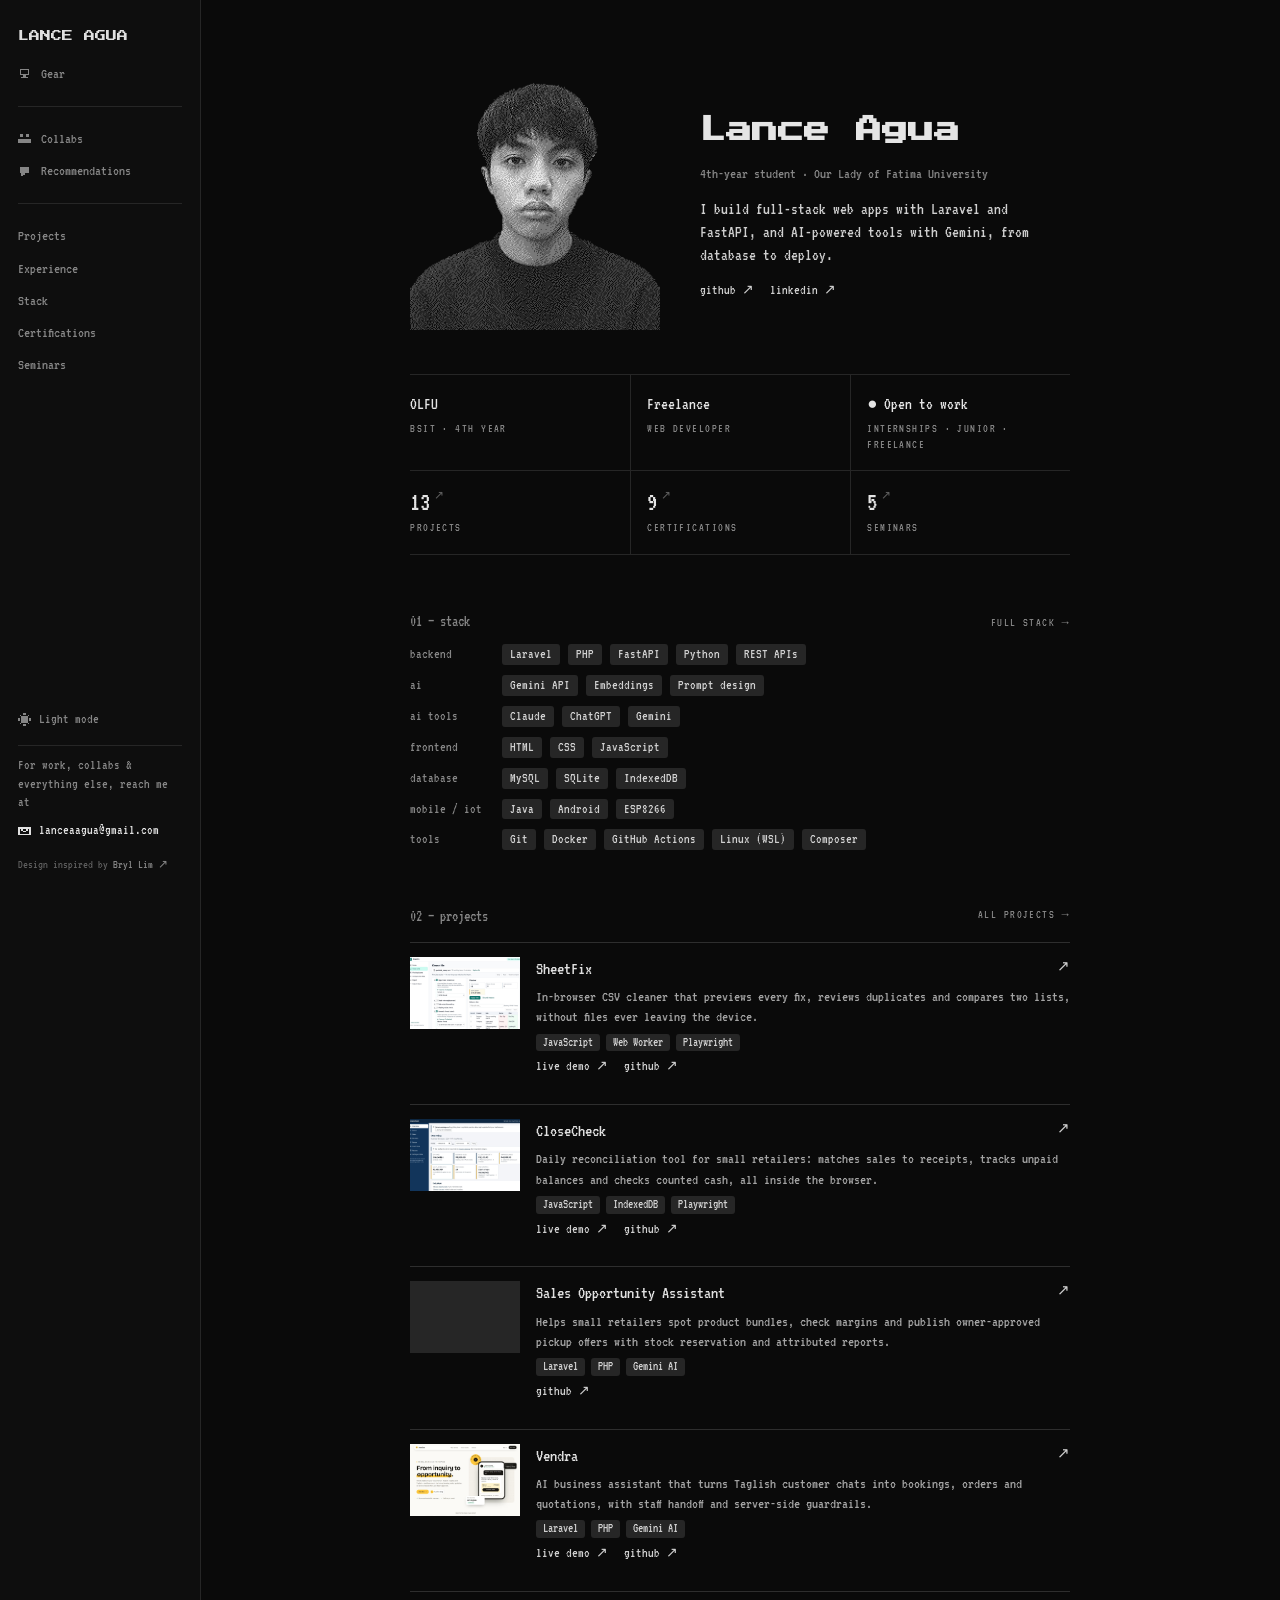
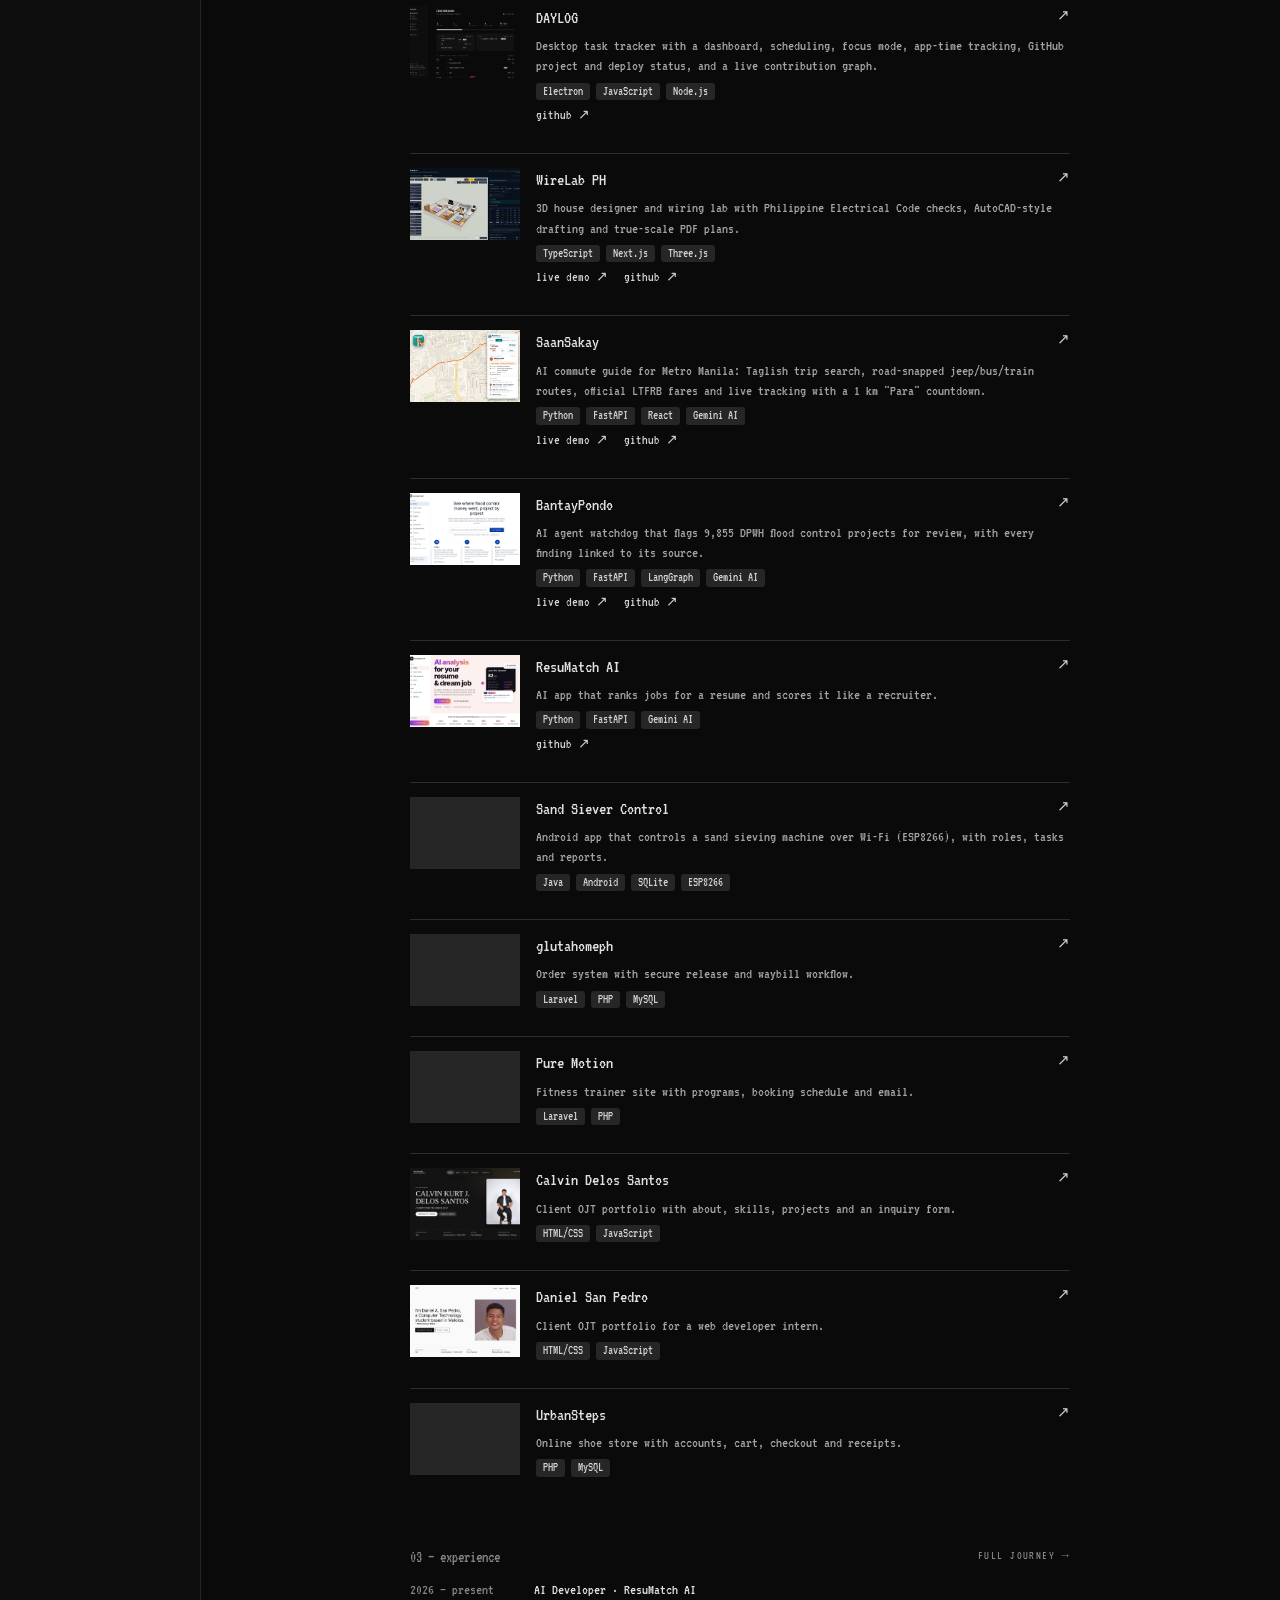
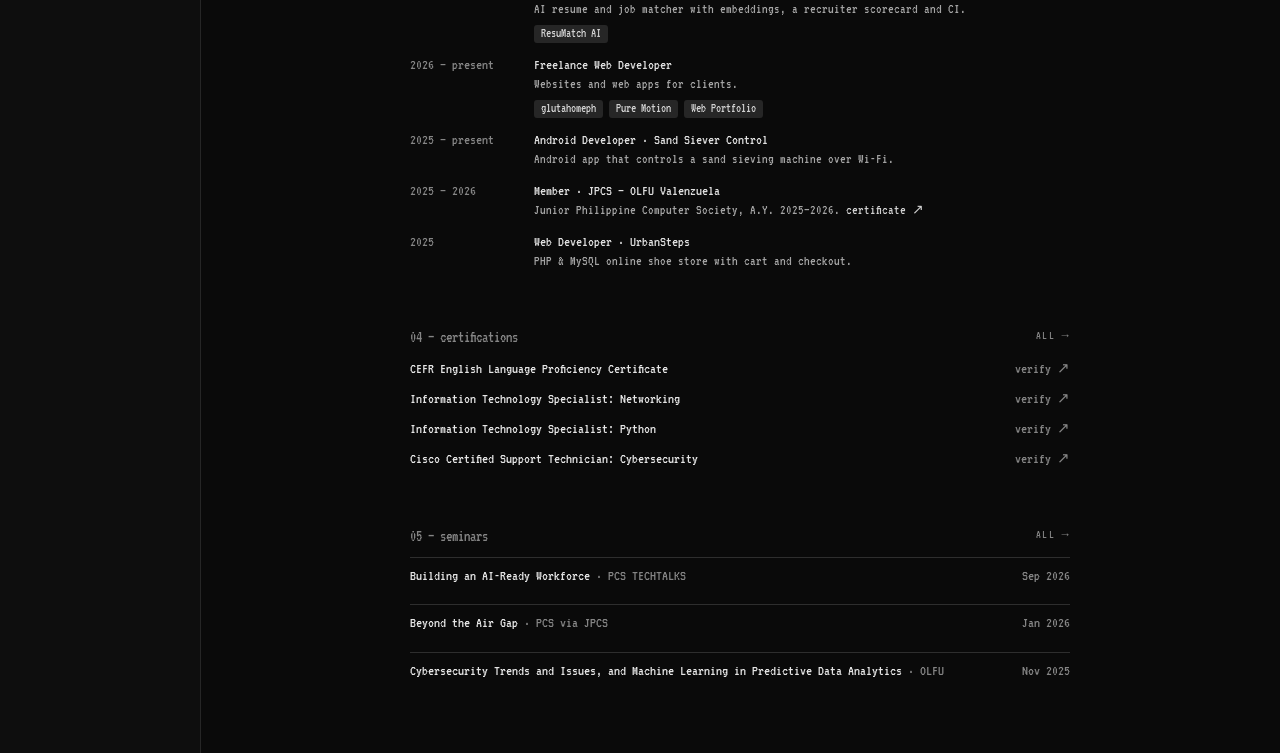
==== commit 2feeee8d: "Add SheetFix project card and live demo (/sheetfix/) Co-Authored-By: Claude Opus 5.5 <noreply@anthro" ====
--- a/index.html
+++ b/index.html
@@ -157,7 +157,7 @@
 <div class="scell"><b><span class="blink">●</span> Open to work</b><small>Internships · junior · freelance</small></div>
 </div>
 <div class="srow">
-<a class="scell" href="projects.html"><span class="snum">12<i>↗</i></span><small>Projects</small></a>
+<a class="scell" href="projects.html"><span class="snum">13<i>↗</i></span><small>Projects</small></a>
 <a class="scell" href="certifications.html"><span class="snum">9<i>↗</i></span><small>Certifications</small></a>
 <a class="scell" href="seminars.html"><span class="snum">5<i>↗</i></span><small>Seminars</small></a>
 </div>
@@ -207,6 +207,16 @@
 <div style="display: flex; justify-content: space-between; color: var(--c858585); font-size: 14px"><span class="shead">02 — projects</span><a class="slink" href="projects.html">all projects →</a></div>
 
 <article style="display: flex; gap: 16px; padding: 14px 0; border-top: 1px solid var(--c2e2e2e)">
+<img src="assets/img/project-sheetfix.jpg" alt="SheetFix screenshot" loading="lazy" style="flex: 0 0 auto; width: 110px; height: 72px; object-fit: cover; object-position: top; background: var(--c262626)">
+<div style="flex: 1; min-width: 0; display: flex; flex-direction: column; gap: 6px">
+<div style="display: flex; justify-content: space-between; gap: 12px"><h3 style="margin: 0; font-size: 18px; font-weight: 400; color: var(--ce0e0e0)">SheetFix</h3><a href="sheetfix/" aria-label="Open SheetFix live demo">↗</a></div>
+<p style="margin: 0; color: var(--ca3a3a3)">In-browser CSV cleaner that previews every fix, reviews duplicates and compares two lists, without files ever leaving the device.</p>
+<div style="display: flex; flex-wrap: wrap; gap: 6px"><span style="background: var(--c262626); padding: 0 7px; border-radius: 3px; font-size: 13px; color: var(--ccfcfcf)">JavaScript</span><span style="background: var(--c262626); padding: 0 7px; border-radius: 3px; font-size: 13px; color: var(--ccfcfcf)">Web Worker</span><span style="background: var(--c262626); padding: 0 7px; border-radius: 3px; font-size: 13px; color: var(--ccfcfcf)">Playwright</span></div>
+
+<div style="display: flex; gap: 16px; font-size: 14px"><a href="sheetfix/">live demo ↗</a><a href="https://github.com/ashweak/sheetfix" target="_blank" rel="noopener">github ↗</a></div></div>
+</article>
+
+<article style="display: flex; gap: 16px; padding: 14px 0; border-top: 1px solid var(--c2e2e2e)">
 <img src="assets/img/project-closecheck.jpg" alt="CloseCheck screenshot" loading="lazy" style="flex: 0 0 auto; width: 110px; height: 72px; object-fit: cover; object-position: top; background: var(--c262626)">
 <div style="flex: 1; min-width: 0; display: flex; flex-direction: column; gap: 6px">
 <div style="display: flex; justify-content: space-between; gap: 12px"><h3 style="margin: 0; font-size: 18px; font-weight: 400; color: var(--ce0e0e0)">CloseCheck</h3><a href="closecheck/" aria-label="Open CloseCheck live demo">↗</a></div>
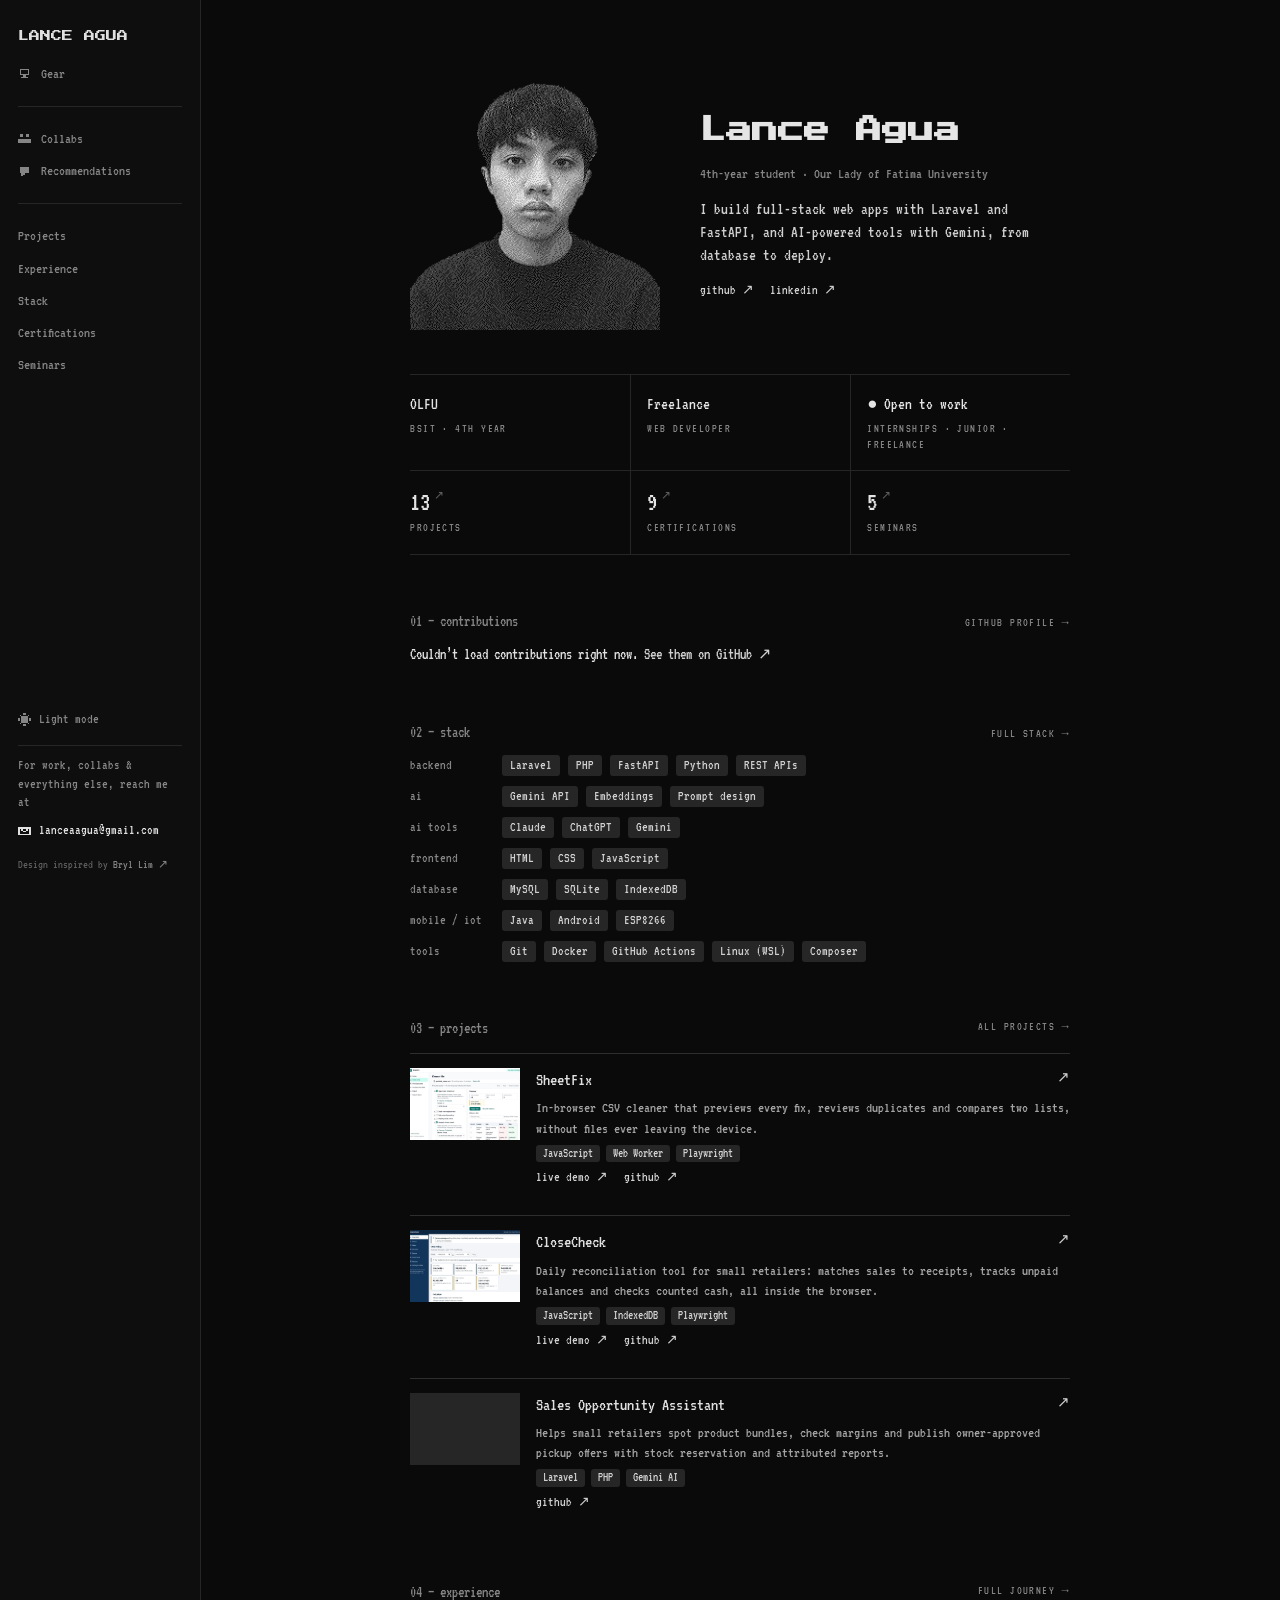
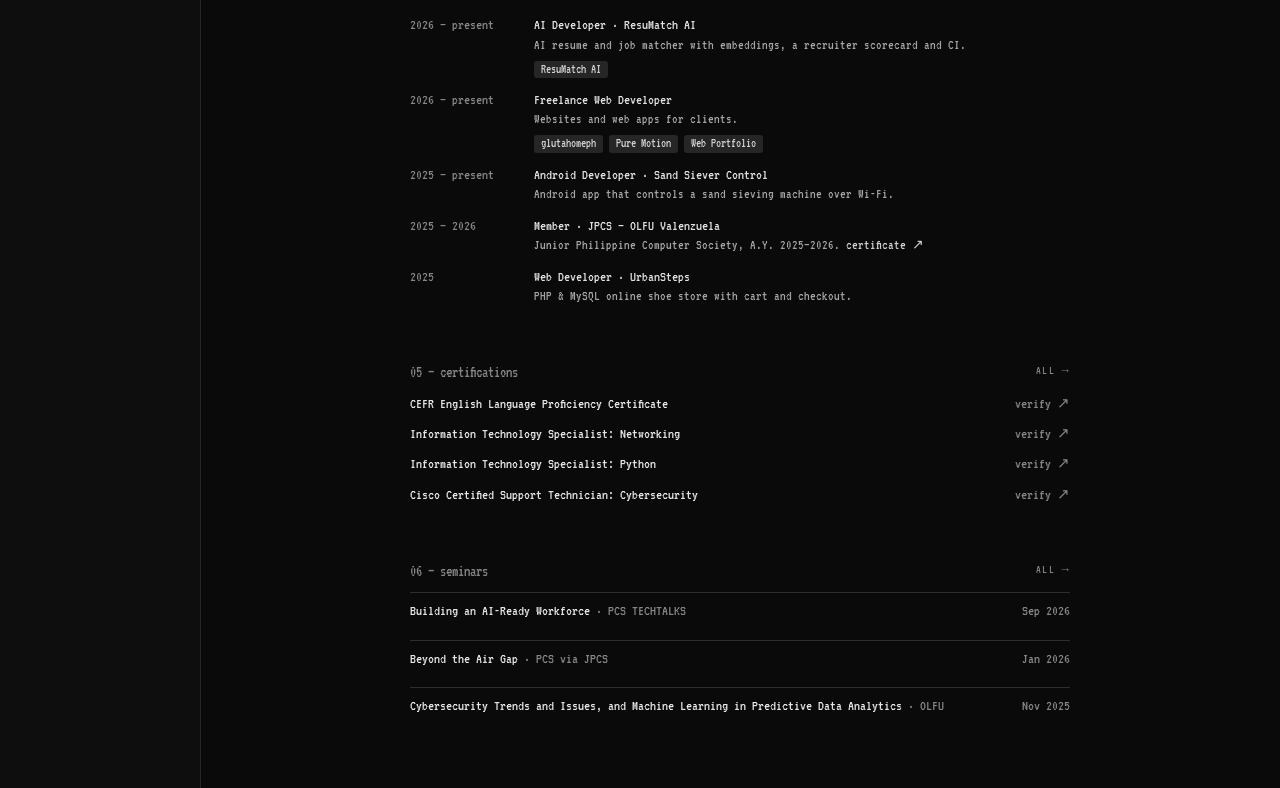
==== commit 3d5e9318: "Home: GitHub contributions graph, show 3 projects - GitHub-style calendar before the stack section, " ====
--- a/index.html
+++ b/index.html
@@ -99,6 +99,37 @@
 .gname span{font-size:14px;color:var(--c5e5e5e)}
 .gfoot p{margin:0;font-size:14px;color:var(--c858585)}
 @media (max-width:560px){.ggrid{grid-template-columns:1fr}}
+
+.ghc-sec{display:flex;flex-direction:column;gap:12px}
+.ghc-head{display:flex;justify-content:space-between;align-items:baseline;gap:16px}
+.ghc{--g0:#161b22;--g1:#0e4429;--g2:#006d32;--g3:#26a641;--g4:#39d353;--gline:rgba(255,255,255,.05);display:flex;flex-direction:column;gap:8px}
+.tk.light .ghc{--g0:#ebedf0;--g1:#9be9a8;--g2:#40c463;--g3:#30a14e;--g4:#216e39;--gline:rgba(27,31,35,.06)}
+.ghc-total{margin:0;font-size:16px;color:var(--ce0e0e0)}
+.ghc-box{border:1px solid var(--c262626);border-radius:6px;padding:12px 14px 10px}
+.ghc-scroll{overflow-x:auto;scrollbar-width:thin}
+.ghc-cal{display:grid;grid-template-columns:26px repeat(var(--weeks,53),minmax(0,1fr));grid-auto-rows:auto;gap:3px;min-height:110px}
+.ghc.ready .ghc-cal{min-height:0}
+.ghc-month,.ghc-day{font-size:12px;line-height:1;color:var(--c858585);white-space:nowrap;align-self:center}
+.ghc-month{grid-row:1;padding-bottom:3px}
+.ghc-day{grid-column:1;position:sticky;left:0;z-index:1;background:var(--c0a0a0a);padding-right:4px;margin-right:-4px}
+.ghc-cell{appearance:none;-webkit-appearance:none;display:block;width:100%;aspect-ratio:1;padding:0;margin:0;border:0;border-radius:2px;background:var(--g0);box-shadow:inset 0 0 0 1px var(--gline);cursor:pointer}
+.ghc-cell[data-level="1"],.ghc-legend i[data-level="1"]{background:var(--g1)}
+.ghc-cell[data-level="2"],.ghc-legend i[data-level="2"]{background:var(--g2)}
+.ghc-cell[data-level="3"],.ghc-legend i[data-level="3"]{background:var(--g3)}
+.ghc-cell[data-level="4"],.ghc-legend i[data-level="4"]{background:var(--g4)}
+.ghc-cell:hover{box-shadow:inset 0 0 0 1px var(--c858585)}
+.ghc-cell[aria-pressed="true"]{outline:2px solid var(--ce5e5e5);outline-offset:1px}
+.ghc-cell:focus-visible{outline:2px solid var(--cd0d0d0);outline-offset:1px}
+.ghc-foot{display:flex;justify-content:space-between;align-items:center;flex-wrap:wrap;gap:6px 16px;margin-top:8px;font-size:13px;color:var(--c858585)}
+.ghc-picked{color:var(--ca3a3a3)}
+.ghc-legend{display:inline-flex;align-items:center;gap:3px}
+.ghc-legend i{display:inline-block;width:10px;height:10px;border-radius:2px;background:var(--g0);box-shadow:inset 0 0 0 1px var(--gline)}
+.ghc-legend i:first-child{margin-left:3px}.ghc-legend i:last-child{margin-right:3px}
+.ghc-tip{position:fixed;z-index:60;pointer-events:none;padding:5px 9px;border-radius:5px;background:var(--ce5e5e5);color:var(--c0a0a0a);font-size:14px;line-height:1.2;white-space:nowrap;box-shadow:0 4px 14px rgba(0,0,0,.35)}
+.ghc-tip::after{content:"";position:absolute;left:var(--arrow,50%);top:100%;margin-left:-5px;border:5px solid transparent;border-top-color:var(--ce5e5e5)}
+.ghc-tip.below::after{top:auto;bottom:100%;border-top-color:transparent;border-bottom-color:var(--ce5e5e5)}
+.ghc.failed .ghc-box{display:none}
+@media (max-width: 700px){.ghc-cal{min-width:620px}.ghc-box{padding:10px}}
 </style>
 </head>
 <body>
@@ -163,8 +194,21 @@
 </div>
 </section>
 
+<section id="contributions" class="ghc-sec" aria-labelledby="ghc-title">
+<div class="ghc-head"><span class="shead" id="ghc-title">01 — contributions</span><a class="slink" href="https://github.com/ashweak" target="_blank" rel="noopener">github profile →</a></div>
+<div class="ghc" data-login="ashweak" data-src="assets/data/github-contributions.json">
+<p class="ghc-total">Loading contributions…</p>
+<div class="ghc-box">
+<div class="ghc-scroll"><div class="ghc-cal" role="group" aria-label="Contribution calendar. Use the arrow keys to move between days."></div></div>
+<div class="ghc-foot"><span class="ghc-picked" aria-live="polite">Click a day to see its contributions.</span><span class="ghc-legend" aria-label="Color scale from fewer to more contributions">Less <i data-level="0"></i><i data-level="1"></i><i data-level="2"></i><i data-level="3"></i><i data-level="4"></i> More</span></div>
+</div>
+<div class="ghc-tip" role="tooltip" hidden></div>
+<noscript><p class="ghc-total">See my contributions on <a href="https://github.com/ashweak">GitHub ↗</a>.</p></noscript>
+</div>
+</section>
+
 <section id="stack" style="grid-column: 2 / 5; grid-row: 2 / 3; padding: 22px; display: flex; flex-direction: column; align-items: flex-start; gap: 12px">
-<div style="align-self: stretch; display: flex; justify-content: space-between; align-items: baseline; gap: 16px; color: var(--c858585); font-size: 14px"><span class="shead">01 — stack</span><a class="slink" href="stack.html">full stack →</a></div>
+<div style="align-self: stretch; display: flex; justify-content: space-between; align-items: baseline; gap: 16px; color: var(--c858585); font-size: 14px"><span class="shead">02 — stack</span><a class="slink" href="stack.html">full stack →</a></div>
 <div style="align-self: stretch; display: grid; grid-template-columns: repeat(auto-fit, minmax(min(300px, 100%), 1fr)); gap: 14px 32px">
 
 <div style="display: flex; flex-wrap: wrap; align-items: center; gap: 8px">
@@ -201,10 +245,11 @@
 <span style="width: 84px; color: var(--c858585); font-size: 14px">tools</span>
 <span style="background: var(--c262626); padding: 1px 8px; border-radius: 3px; font-size: 14px; color: var(--ccfcfcf)">Git</span><span style="background: var(--c262626); padding: 1px 8px; border-radius: 3px; font-size: 14px; color: var(--ccfcfcf)">Docker</span><span style="background: var(--c262626); padding: 1px 8px; border-radius: 3px; font-size: 14px; color: var(--ccfcfcf)">GitHub Actions</span><span style="background: var(--c262626); padding: 1px 8px; border-radius: 3px; font-size: 14px; color: var(--ccfcfcf)">Linux (WSL)</span><span style="background: var(--c262626); padding: 1px 8px; border-radius: 3px; font-size: 14px; color: var(--ccfcfcf)">Composer</span>
 </div>
+</div>
 </section>
 
 <section id="projects" style="grid-column: 1 / 3; grid-row: 3 / 5; padding: 22px 26px; display: flex; flex-direction: column; gap: 14px">
-<div style="display: flex; justify-content: space-between; color: var(--c858585); font-size: 14px"><span class="shead">02 — projects</span><a class="slink" href="projects.html">all projects →</a></div>
+<div style="display: flex; justify-content: space-between; color: var(--c858585); font-size: 14px"><span class="shead">03 — projects</span><a class="slink" href="projects.html">all projects →</a></div>
 
 <article style="display: flex; gap: 16px; padding: 14px 0; border-top: 1px solid var(--c2e2e2e)">
 <img src="assets/img/project-sheetfix.jpg" alt="SheetFix screenshot" loading="lazy" style="flex: 0 0 auto; width: 110px; height: 72px; object-fit: cover; object-position: top; background: var(--c262626)">
@@ -235,125 +280,10 @@
 
 <div style="display: flex; gap: 16px; font-size: 14px"><a href="https://github.com/ashweak/sales-opportunity-assistant" target="_blank" rel="noopener">github ↗</a></div></div>
 </article>
-
-<article style="display: flex; gap: 16px; padding: 14px 0; border-top: 1px solid var(--c2e2e2e)">
-<img src="assets/img/project-vendra.jpg" alt="Vendra screenshot" loading="lazy" style="flex: 0 0 auto; width: 110px; height: 72px; object-fit: cover; object-position: top; background: var(--c262626)">
-<div style="flex: 1; min-width: 0; display: flex; flex-direction: column; gap: 6px">
-<div style="display: flex; justify-content: space-between; gap: 12px"><h3 style="margin: 0; font-size: 18px; font-weight: 400; color: var(--ce0e0e0)">Vendra</h3><a href="vendra/" aria-label="Open Vendra live demo">↗</a></div>
-<p style="margin: 0; color: var(--ca3a3a3)">AI business assistant that turns Taglish customer chats into bookings, orders and quotations, with staff handoff and server-side guardrails.</p>
-<div style="display: flex; flex-wrap: wrap; gap: 6px"><span style="background: var(--c262626); padding: 0 7px; border-radius: 3px; font-size: 13px; color: var(--ccfcfcf)">Laravel</span><span style="background: var(--c262626); padding: 0 7px; border-radius: 3px; font-size: 13px; color: var(--ccfcfcf)">PHP</span><span style="background: var(--c262626); padding: 0 7px; border-radius: 3px; font-size: 13px; color: var(--ccfcfcf)">Gemini AI</span></div>
-
-<div style="display: flex; gap: 16px; font-size: 14px"><a href="vendra/">live demo ↗</a><a href="https://github.com/ashweak/vendra" target="_blank" rel="noopener">github ↗</a></div></div>
-</article>
-
-<article style="display: flex; gap: 16px; padding: 14px 0; border-top: 1px solid var(--c2e2e2e)">
-<img src="assets/img/project-daylog.jpg" alt="DAYLOG screenshot" loading="lazy" style="flex: 0 0 auto; width: 110px; height: 72px; object-fit: cover; object-position: top; background: var(--c262626)">
-<div style="flex: 1; min-width: 0; display: flex; flex-direction: column; gap: 6px">
-<div style="display: flex; justify-content: space-between; gap: 12px"><h3 style="margin: 0; font-size: 18px; font-weight: 400; color: var(--ce0e0e0)">DAYLOG</h3><a href="https://github.com/ashweak/daylog" target="_blank" rel="noopener" aria-label="Open DAYLOG on GitHub">↗</a></div>
-<p style="margin: 0; color: var(--ca3a3a3)">Desktop task tracker with a dashboard, scheduling, focus mode, app-time tracking, GitHub project and deploy status, and a live contribution graph.</p>
-<div style="display: flex; flex-wrap: wrap; gap: 6px"><span style="background: var(--c262626); padding: 0 7px; border-radius: 3px; font-size: 13px; color: var(--ccfcfcf)">Electron</span><span style="background: var(--c262626); padding: 0 7px; border-radius: 3px; font-size: 13px; color: var(--ccfcfcf)">JavaScript</span><span style="background: var(--c262626); padding: 0 7px; border-radius: 3px; font-size: 13px; color: var(--ccfcfcf)">Node.js</span></div>
-
-<div style="display: flex; gap: 16px; font-size: 14px"><a href="https://github.com/ashweak/daylog" target="_blank" rel="noopener">github ↗</a></div></div>
-</article>
-
-<article style="display: flex; gap: 16px; padding: 14px 0; border-top: 1px solid var(--c2e2e2e)">
-<img src="assets/img/project-wirelab.jpg" alt="WireLab PH screenshot" loading="lazy" style="flex: 0 0 auto; width: 110px; height: 72px; object-fit: cover; object-position: top; background: var(--c262626)">
-<div style="flex: 1; min-width: 0; display: flex; flex-direction: column; gap: 6px">
-<div style="display: flex; justify-content: space-between; gap: 12px"><h3 style="margin: 0; font-size: 18px; font-weight: 400; color: var(--ce0e0e0)">WireLab PH</h3><a href="https://ashweak.github.io/wirelab/" target="_blank" rel="noopener" aria-label="Open WireLab PH live demo">↗</a></div>
-<p style="margin: 0; color: var(--ca3a3a3)">3D house designer and wiring lab with Philippine Electrical Code checks, AutoCAD-style drafting and true-scale PDF plans.</p>
-<div style="display: flex; flex-wrap: wrap; gap: 6px"><span style="background: var(--c262626); padding: 0 7px; border-radius: 3px; font-size: 13px; color: var(--ccfcfcf)">TypeScript</span><span style="background: var(--c262626); padding: 0 7px; border-radius: 3px; font-size: 13px; color: var(--ccfcfcf)">Next.js</span><span style="background: var(--c262626); padding: 0 7px; border-radius: 3px; font-size: 13px; color: var(--ccfcfcf)">Three.js</span></div>
-
-<div style="display: flex; gap: 16px; font-size: 14px"><a href="https://ashweak.github.io/wirelab/" target="_blank" rel="noopener">live demo ↗</a><a href="https://github.com/ashweak/wirelab" target="_blank" rel="noopener">github ↗</a></div></div>
-</article>
-
-<article style="display: flex; gap: 16px; padding: 14px 0; border-top: 1px solid var(--c2e2e2e)">
-<img src="assets/img/project-saansakay.jpg" alt="SaanSakay screenshot" loading="lazy" style="flex: 0 0 auto; width: 110px; height: 72px; object-fit: cover; object-position: top; background: var(--c262626)">
-<div style="flex: 1; min-width: 0; display: flex; flex-direction: column; gap: 6px">
-<div style="display: flex; justify-content: space-between; gap: 12px"><h3 style="margin: 0; font-size: 18px; font-weight: 400; color: var(--ce0e0e0)">SaanSakay</h3><a href="https://saansakay.onrender.com" target="_blank" rel="noopener" aria-label="Open SaanSakay live demo">↗</a></div>
-<p style="margin: 0; color: var(--ca3a3a3)">AI commute guide for Metro Manila: Taglish trip search, road-snapped jeep/bus/train routes, official LTFRB fares and live tracking with a 1 km "Para" countdown.</p>
-<div style="display: flex; flex-wrap: wrap; gap: 6px"><span style="background: var(--c262626); padding: 0 7px; border-radius: 3px; font-size: 13px; color: var(--ccfcfcf)">Python</span><span style="background: var(--c262626); padding: 0 7px; border-radius: 3px; font-size: 13px; color: var(--ccfcfcf)">FastAPI</span><span style="background: var(--c262626); padding: 0 7px; border-radius: 3px; font-size: 13px; color: var(--ccfcfcf)">React</span><span style="background: var(--c262626); padding: 0 7px; border-radius: 3px; font-size: 13px; color: var(--ccfcfcf)">Gemini AI</span></div>
-
-<div style="display: flex; gap: 16px; font-size: 14px"><a href="https://saansakay.onrender.com" target="_blank" rel="noopener">live demo ↗</a><a href="https://github.com/ashweak/saansakay" target="_blank" rel="noopener">github ↗</a></div></div>
-</article>
-
-<article style="display: flex; gap: 16px; padding: 14px 0; border-top: 1px solid var(--c2e2e2e)">
-<img src="assets/img/project-bantaypondo.jpg" alt="BantayPondo screenshot" loading="lazy" style="flex: 0 0 auto; width: 110px; height: 72px; object-fit: cover; object-position: top; background: var(--c262626)">
-<div style="flex: 1; min-width: 0; display: flex; flex-direction: column; gap: 6px">
-<div style="display: flex; justify-content: space-between; gap: 12px"><h3 style="margin: 0; font-size: 18px; font-weight: 400; color: var(--ce0e0e0)">BantayPondo</h3><a href="bantaypondo/" aria-label="Open BantayPondo live demo">↗</a></div>
-<p style="margin: 0; color: var(--ca3a3a3)">AI agent watchdog that flags 9,855 DPWH flood control projects for review, with every finding linked to its source.</p>
-<div style="display: flex; flex-wrap: wrap; gap: 6px"><span style="background: var(--c262626); padding: 0 7px; border-radius: 3px; font-size: 13px; color: var(--ccfcfcf)">Python</span><span style="background: var(--c262626); padding: 0 7px; border-radius: 3px; font-size: 13px; color: var(--ccfcfcf)">FastAPI</span><span style="background: var(--c262626); padding: 0 7px; border-radius: 3px; font-size: 13px; color: var(--ccfcfcf)">LangGraph</span><span style="background: var(--c262626); padding: 0 7px; border-radius: 3px; font-size: 13px; color: var(--ccfcfcf)">Gemini AI</span></div>
-
-<div style="display: flex; gap: 16px; font-size: 14px"><a href="bantaypondo/">live demo ↗</a><a href="https://github.com/ashweak/bantaypondo" target="_blank" rel="noopener">github ↗</a></div></div>
-</article>
-
-<article style="display: flex; gap: 16px; padding: 14px 0; border-top: 1px solid var(--c2e2e2e)">
-<img src="assets/img/project-resumatch.jpg" alt="ResuMatch AI screenshot" loading="lazy" style="flex: 0 0 auto; width: 110px; height: 72px; object-fit: cover; object-position: top; background: var(--c262626)">
-<div style="flex: 1; min-width: 0; display: flex; flex-direction: column; gap: 6px">
-<div style="display: flex; justify-content: space-between; gap: 12px"><h3 style="margin: 0; font-size: 18px; font-weight: 400; color: var(--ce0e0e0)">ResuMatch AI</h3><a href="https://github.com/ashweak/ai-resume-matcher" aria-label="Open ResuMatch AI on GitHub" target="_blank" rel="noopener">↗</a></div>
-<p style="margin: 0; color: var(--ca3a3a3)">AI app that ranks jobs for a resume and scores it like a recruiter.</p>
-<div style="display: flex; flex-wrap: wrap; gap: 6px"><span style="background: var(--c262626); padding: 0 7px; border-radius: 3px; font-size: 13px; color: var(--ccfcfcf)">Python</span><span style="background: var(--c262626); padding: 0 7px; border-radius: 3px; font-size: 13px; color: var(--ccfcfcf)">FastAPI</span><span style="background: var(--c262626); padding: 0 7px; border-radius: 3px; font-size: 13px; color: var(--ccfcfcf)">Gemini AI</span></div>
-
-<div style="display: flex; gap: 16px; font-size: 14px"><a href="https://github.com/ashweak/ai-resume-matcher" target="_blank" rel="noopener">github ↗</a></div></div>
-</article>
-
-<article style="display: flex; gap: 16px; padding: 14px 0; border-top: 1px solid var(--c2e2e2e)">
-<div role="img" aria-label="Screenshot placeholder" style="flex: 0 0 auto; width: 110px; height: 72px; background: var(--c262626)"></div>
-<div style="flex: 1; min-width: 0; display: flex; flex-direction: column; gap: 6px">
-<div style="display: flex; justify-content: space-between; gap: 12px"><h3 style="margin: 0; font-size: 18px; font-weight: 400; color: var(--ce0e0e0)">Sand Siever Control</h3><a href="projects.html" aria-label="Open Sand Siever Control">↗</a></div>
-<p style="margin: 0; color: var(--ca3a3a3)">Android app that controls a sand sieving machine over Wi-Fi (ESP8266), with roles, tasks and reports.</p>
-<div style="display: flex; flex-wrap: wrap; gap: 6px"><span style="background: var(--c262626); padding: 0 7px; border-radius: 3px; font-size: 13px; color: var(--ccfcfcf)">Java</span><span style="background: var(--c262626); padding: 0 7px; border-radius: 3px; font-size: 13px; color: var(--ccfcfcf)">Android</span><span style="background: var(--c262626); padding: 0 7px; border-radius: 3px; font-size: 13px; color: var(--ccfcfcf)">SQLite</span><span style="background: var(--c262626); padding: 0 7px; border-radius: 3px; font-size: 13px; color: var(--ccfcfcf)">ESP8266</span></div>
-</div>
-</article>
-
-<article style="display: flex; gap: 16px; padding: 14px 0; border-top: 1px solid var(--c2e2e2e)">
-<div role="img" aria-label="Screenshot placeholder" style="flex: 0 0 auto; width: 110px; height: 72px; background: var(--c262626)"></div>
-<div style="flex: 1; min-width: 0; display: flex; flex-direction: column; gap: 6px">
-<div style="display: flex; justify-content: space-between; gap: 12px"><h3 style="margin: 0; font-size: 18px; font-weight: 400; color: var(--ce0e0e0)">glutahomeph</h3><a href="projects.html" aria-label="Open glutahomeph">↗</a></div>
-<p style="margin: 0; color: var(--ca3a3a3)">Order system with secure release and waybill workflow.</p>
-<div style="display: flex; flex-wrap: wrap; gap: 6px"><span style="background: var(--c262626); padding: 0 7px; border-radius: 3px; font-size: 13px; color: var(--ccfcfcf)">Laravel</span><span style="background: var(--c262626); padding: 0 7px; border-radius: 3px; font-size: 13px; color: var(--ccfcfcf)">PHP</span><span style="background: var(--c262626); padding: 0 7px; border-radius: 3px; font-size: 13px; color: var(--ccfcfcf)">MySQL</span></div>
-</div>
-</article>
-
-<article style="display: flex; gap: 16px; padding: 14px 0; border-top: 1px solid var(--c2e2e2e)">
-<div role="img" aria-label="Screenshot placeholder" style="flex: 0 0 auto; width: 110px; height: 72px; background: var(--c262626)"></div>
-<div style="flex: 1; min-width: 0; display: flex; flex-direction: column; gap: 6px">
-<div style="display: flex; justify-content: space-between; gap: 12px"><h3 style="margin: 0; font-size: 18px; font-weight: 400; color: var(--ce0e0e0)">Pure Motion</h3><a href="projects.html" aria-label="Open Pure Motion">↗</a></div>
-<p style="margin: 0; color: var(--ca3a3a3)">Fitness trainer site with programs, booking schedule and email.</p>
-<div style="display: flex; flex-wrap: wrap; gap: 6px"><span style="background: var(--c262626); padding: 0 7px; border-radius: 3px; font-size: 13px; color: var(--ccfcfcf)">Laravel</span><span style="background: var(--c262626); padding: 0 7px; border-radius: 3px; font-size: 13px; color: var(--ccfcfcf)">PHP</span></div>
-</div>
-</article>
-
-<article style="display: flex; gap: 16px; padding: 14px 0; border-top: 1px solid var(--c2e2e2e)">
-<img src="assets/img/project-ojt-calvin.jpg" alt="Calvin Delos Santos screenshot" loading="lazy" style="flex: 0 0 auto; width: 110px; height: 72px; object-fit: cover; object-position: top; background: var(--c262626)">
-<div style="flex: 1; min-width: 0; display: flex; flex-direction: column; gap: 6px">
-<div style="display: flex; justify-content: space-between; gap: 12px"><h3 style="margin: 0; font-size: 18px; font-weight: 400; color: var(--ce0e0e0)">Calvin Delos Santos</h3><a href="https://ashweak.github.io/ojt-calvin/" aria-label="Open Calvin Delos Santos" target="_blank" rel="noopener">↗</a></div>
-<p style="margin: 0; color: var(--ca3a3a3)">Client OJT portfolio with about, skills, projects and an inquiry form.</p>
-<div style="display: flex; flex-wrap: wrap; gap: 6px"><span style="background: var(--c262626); padding: 0 7px; border-radius: 3px; font-size: 13px; color: var(--ccfcfcf)">HTML/CSS</span><span style="background: var(--c262626); padding: 0 7px; border-radius: 3px; font-size: 13px; color: var(--ccfcfcf)">JavaScript</span></div>
-</div>
-</article>
-
-<article style="display: flex; gap: 16px; padding: 14px 0; border-top: 1px solid var(--c2e2e2e)">
-<img src="assets/img/project-ojt-daniel.jpg" alt="Daniel San Pedro screenshot" loading="lazy" style="flex: 0 0 auto; width: 110px; height: 72px; object-fit: cover; object-position: top; background: var(--c262626)">
-<div style="flex: 1; min-width: 0; display: flex; flex-direction: column; gap: 6px">
-<div style="display: flex; justify-content: space-between; gap: 12px"><h3 style="margin: 0; font-size: 18px; font-weight: 400; color: var(--ce0e0e0)">Daniel San Pedro</h3><a href="https://side55195.github.io/ojt-daniel/" aria-label="Open Daniel San Pedro" target="_blank" rel="noopener">↗</a></div>
-<p style="margin: 0; color: var(--ca3a3a3)">Client OJT portfolio for a web developer intern.</p>
-<div style="display: flex; flex-wrap: wrap; gap: 6px"><span style="background: var(--c262626); padding: 0 7px; border-radius: 3px; font-size: 13px; color: var(--ccfcfcf)">HTML/CSS</span><span style="background: var(--c262626); padding: 0 7px; border-radius: 3px; font-size: 13px; color: var(--ccfcfcf)">JavaScript</span></div>
-</div>
-</article>
-
-<article style="display: flex; gap: 16px; padding: 14px 0; border-top: 1px solid var(--c2e2e2e)">
-<div role="img" aria-label="Screenshot placeholder" style="flex: 0 0 auto; width: 110px; height: 72px; background: var(--c262626)"></div>
-<div style="flex: 1; min-width: 0; display: flex; flex-direction: column; gap: 6px">
-<div style="display: flex; justify-content: space-between; gap: 12px"><h3 style="margin: 0; font-size: 18px; font-weight: 400; color: var(--ce0e0e0)">UrbanSteps</h3><a href="projects.html" aria-label="Open UrbanSteps">↗</a></div>
-<p style="margin: 0; color: var(--ca3a3a3)">Online shoe store with accounts, cart, checkout and receipts.</p>
-<div style="display: flex; flex-wrap: wrap; gap: 6px"><span style="background: var(--c262626); padding: 0 7px; border-radius: 3px; font-size: 13px; color: var(--ccfcfcf)">PHP</span><span style="background: var(--c262626); padding: 0 7px; border-radius: 3px; font-size: 13px; color: var(--ccfcfcf)">MySQL</span></div>
-</div>
-</article>
-
 </section>
 
 <section id="experience" style="grid-column: 3 / 5; grid-row: 3 / 4; padding: 22px; display: flex; flex-direction: column; gap: 12px">
-<div style="display: flex; justify-content: space-between; color: var(--c858585); font-size: 14px"><span class="shead">03 — experience</span><a class="slink" href="experience.html">full journey →</a></div>
+<div style="display: flex; justify-content: space-between; color: var(--c858585); font-size: 14px"><span class="shead">04 — experience</span><a class="slink" href="experience.html">full journey →</a></div>
 
 <div style="display: flex; gap: 16px">
 <div style="width: 108px; flex: 0 0 auto; color: var(--c858585)">2026 – present</div>
@@ -383,7 +313,7 @@
 </section>
 
 <section id="certifications" style="grid-column: 3 / 5; grid-row: 4 / 5; padding: 22px; display: flex; flex-direction: column; gap: 10px">
-<div style="display: flex; justify-content: space-between; color: var(--c858585); font-size: 14px"><span class="shead">04 — certifications</span><a class="slink" href="certifications.html">all →</a></div>
+<div style="display: flex; justify-content: space-between; color: var(--c858585); font-size: 14px"><span class="shead">05 — certifications</span><a class="slink" href="certifications.html">all →</a></div>
 
 <div style="display: flex; justify-content: space-between; gap: 8px"><span>CEFR English Language Proficiency Certificate</span><a href="certifications.html" style="color: var(--c858585)">verify ↗</a></div>
 
@@ -396,7 +326,7 @@
 </section>
 
 <section id="seminars" style="grid-column: 1 / 5; grid-row: 5 / 6; padding: 22px 26px; display: flex; flex-direction: column; gap: 10px">
-<div style="display: flex; justify-content: space-between; color: var(--c858585); font-size: 14px"><span class="shead">05 — seminars</span><a class="slink" href="seminars.html">all →</a></div>
+<div style="display: flex; justify-content: space-between; color: var(--c858585); font-size: 14px"><span class="shead">06 — seminars</span><a class="slink" href="seminars.html">all →</a></div>
 
 <div style="display: flex; justify-content: space-between; gap: 12px; padding: 8px 0; border-top: 1px solid var(--c2e2e2e)"><span>Building an AI-Ready Workforce <span style="color: var(--c858585)">· PCS TECHTALKS</span></span><span style="color: var(--c858585)">Sep 2026</span></div>
 
@@ -411,5 +341,6 @@
 </main>
 </div>
 <script src="assets/main.js" defer></script>
+<script src="assets/contrib.js" defer></script>
 </body>
 </html>
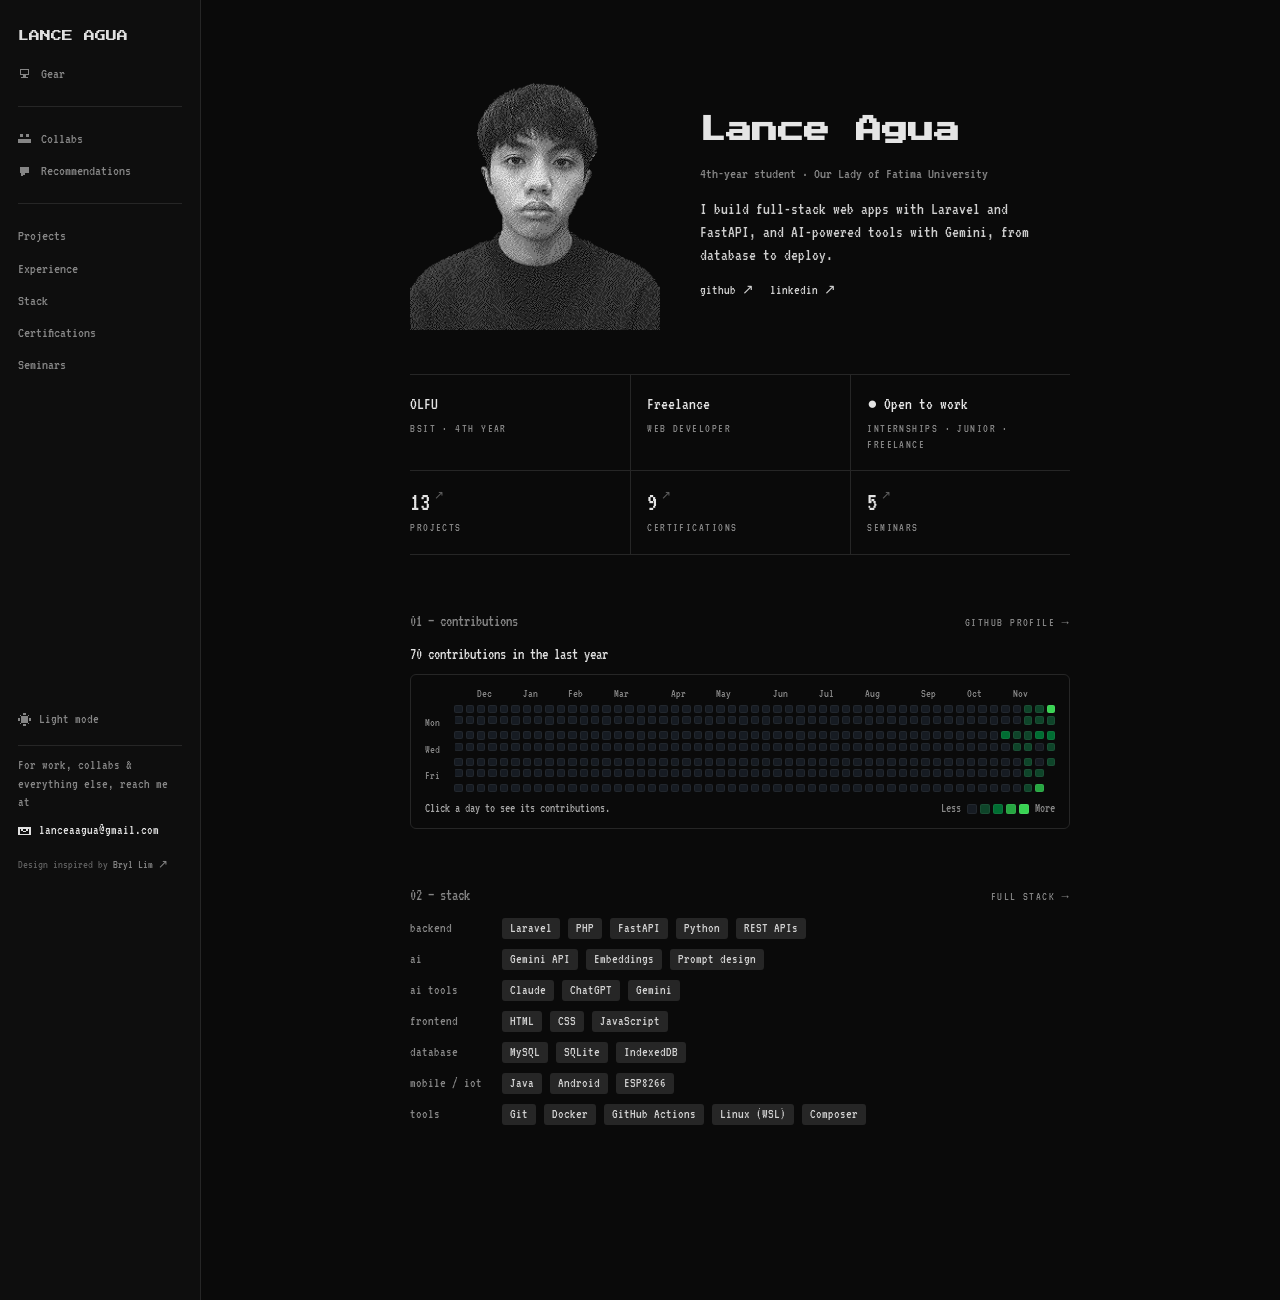
==== commit 9f9f9380: "Home: remove projects, experience, certifications and seminars sections Co-Authored-By: Claude Opus " ====
--- a/index.html
+++ b/index.html
@@ -248,93 +248,6 @@
 </div>
 </section>
 
-<section id="projects" style="grid-column: 1 / 3; grid-row: 3 / 5; padding: 22px 26px; display: flex; flex-direction: column; gap: 14px">
-<div style="display: flex; justify-content: space-between; color: var(--c858585); font-size: 14px"><span class="shead">03 — projects</span><a class="slink" href="projects.html">all projects →</a></div>
-
-<article style="display: flex; gap: 16px; padding: 14px 0; border-top: 1px solid var(--c2e2e2e)">
-<img src="assets/img/project-sheetfix.jpg" alt="SheetFix screenshot" loading="lazy" style="flex: 0 0 auto; width: 110px; height: 72px; object-fit: cover; object-position: top; background: var(--c262626)">
-<div style="flex: 1; min-width: 0; display: flex; flex-direction: column; gap: 6px">
-<div style="display: flex; justify-content: space-between; gap: 12px"><h3 style="margin: 0; font-size: 18px; font-weight: 400; color: var(--ce0e0e0)">SheetFix</h3><a href="sheetfix/" aria-label="Open SheetFix live demo">↗</a></div>
-<p style="margin: 0; color: var(--ca3a3a3)">In-browser CSV cleaner that previews every fix, reviews duplicates and compares two lists, without files ever leaving the device.</p>
-<div style="display: flex; flex-wrap: wrap; gap: 6px"><span style="background: var(--c262626); padding: 0 7px; border-radius: 3px; font-size: 13px; color: var(--ccfcfcf)">JavaScript</span><span style="background: var(--c262626); padding: 0 7px; border-radius: 3px; font-size: 13px; color: var(--ccfcfcf)">Web Worker</span><span style="background: var(--c262626); padding: 0 7px; border-radius: 3px; font-size: 13px; color: var(--ccfcfcf)">Playwright</span></div>
-
-<div style="display: flex; gap: 16px; font-size: 14px"><a href="sheetfix/">live demo ↗</a><a href="https://github.com/ashweak/sheetfix" target="_blank" rel="noopener">github ↗</a></div></div>
-</article>
-
-<article style="display: flex; gap: 16px; padding: 14px 0; border-top: 1px solid var(--c2e2e2e)">
-<img src="assets/img/project-closecheck.jpg" alt="CloseCheck screenshot" loading="lazy" style="flex: 0 0 auto; width: 110px; height: 72px; object-fit: cover; object-position: top; background: var(--c262626)">
-<div style="flex: 1; min-width: 0; display: flex; flex-direction: column; gap: 6px">
-<div style="display: flex; justify-content: space-between; gap: 12px"><h3 style="margin: 0; font-size: 18px; font-weight: 400; color: var(--ce0e0e0)">CloseCheck</h3><a href="closecheck/" aria-label="Open CloseCheck live demo">↗</a></div>
-<p style="margin: 0; color: var(--ca3a3a3)">Daily reconciliation tool for small retailers: matches sales to receipts, tracks unpaid balances and checks counted cash, all inside the browser.</p>
-<div style="display: flex; flex-wrap: wrap; gap: 6px"><span style="background: var(--c262626); padding: 0 7px; border-radius: 3px; font-size: 13px; color: var(--ccfcfcf)">JavaScript</span><span style="background: var(--c262626); padding: 0 7px; border-radius: 3px; font-size: 13px; color: var(--ccfcfcf)">IndexedDB</span><span style="background: var(--c262626); padding: 0 7px; border-radius: 3px; font-size: 13px; color: var(--ccfcfcf)">Playwright</span></div>
-
-<div style="display: flex; gap: 16px; font-size: 14px"><a href="closecheck/">live demo ↗</a><a href="https://github.com/ashweak/closecheck" target="_blank" rel="noopener">github ↗</a></div></div>
-</article>
-
-<article style="display: flex; gap: 16px; padding: 14px 0; border-top: 1px solid var(--c2e2e2e)">
-<div role="img" aria-label="Screenshot placeholder" style="flex: 0 0 auto; width: 110px; height: 72px; background: var(--c262626)"></div>
-<div style="flex: 1; min-width: 0; display: flex; flex-direction: column; gap: 6px">
-<div style="display: flex; justify-content: space-between; gap: 12px"><h3 style="margin: 0; font-size: 18px; font-weight: 400; color: var(--ce0e0e0)">Sales Opportunity Assistant</h3><a href="https://github.com/ashweak/sales-opportunity-assistant" target="_blank" rel="noopener" aria-label="Open Sales Opportunity Assistant on GitHub">↗</a></div>
-<p style="margin: 0; color: var(--ca3a3a3)">Helps small retailers spot product bundles, check margins and publish owner-approved pickup offers with stock reservation and attributed reports.</p>
-<div style="display: flex; flex-wrap: wrap; gap: 6px"><span style="background: var(--c262626); padding: 0 7px; border-radius: 3px; font-size: 13px; color: var(--ccfcfcf)">Laravel</span><span style="background: var(--c262626); padding: 0 7px; border-radius: 3px; font-size: 13px; color: var(--ccfcfcf)">PHP</span><span style="background: var(--c262626); padding: 0 7px; border-radius: 3px; font-size: 13px; color: var(--ccfcfcf)">Gemini AI</span></div>
-
-<div style="display: flex; gap: 16px; font-size: 14px"><a href="https://github.com/ashweak/sales-opportunity-assistant" target="_blank" rel="noopener">github ↗</a></div></div>
-</article>
-</section>
-
-<section id="experience" style="grid-column: 3 / 5; grid-row: 3 / 4; padding: 22px; display: flex; flex-direction: column; gap: 12px">
-<div style="display: flex; justify-content: space-between; color: var(--c858585); font-size: 14px"><span class="shead">04 — experience</span><a class="slink" href="experience.html">full journey →</a></div>
-
-<div style="display: flex; gap: 16px">
-<div style="width: 108px; flex: 0 0 auto; color: var(--c858585)">2026 – present</div>
-<div style="min-width: 0"><div style="color: var(--ce0e0e0)">AI Developer · ResuMatch AI</div><div style="color: var(--ca3a3a3); font-size: 14px">AI resume and job matcher with embeddings, a recruiter scorecard and CI.</div><div class="xchips"><a href="projects.html">ResuMatch AI</a></div></div>
-</div>
-
-<div style="display: flex; gap: 16px">
-<div style="width: 108px; flex: 0 0 auto; color: var(--c858585)">2026 – present</div>
-<div style="min-width: 0"><div style="color: var(--ce0e0e0)">Freelance Web Developer</div><div style="color: var(--ca3a3a3); font-size: 14px">Websites and web apps for clients.</div><div class="xchips"><a href="projects.html">glutahomeph</a><a href="projects.html">Pure Motion</a><a href="projects.html">Web Portfolio</a></div></div>
-</div>
-
-<div style="display: flex; gap: 16px">
-<div style="width: 108px; flex: 0 0 auto; color: var(--c858585)">2025 – present</div>
-<div style="min-width: 0"><div style="color: var(--ce0e0e0)">Android Developer · Sand Siever Control</div><div style="color: var(--ca3a3a3); font-size: 14px">Android app that controls a sand sieving machine over Wi-Fi.</div></div>
-</div>
-
-<div style="display: flex; gap: 16px">
-<div style="width: 108px; flex: 0 0 auto; color: var(--c858585)">2025 – 2026</div>
-<div style="min-width: 0"><div style="color: var(--ce0e0e0)">Member · JPCS – OLFU Valenzuela</div><div style="color: var(--ca3a3a3); font-size: 14px">Junior Philippine Computer Society, A.Y. 2025–2026. <a href="assets/img/membership-jpcs.jpg" target="_blank" rel="noopener">certificate ↗</a></div></div>
-</div>
-
-<div style="display: flex; gap: 16px">
-<div style="width: 108px; flex: 0 0 auto; color: var(--c858585)">2025</div>
-<div style="min-width: 0"><div style="color: var(--ce0e0e0)">Web Developer · UrbanSteps</div><div style="color: var(--ca3a3a3); font-size: 14px">PHP &amp; MySQL online shoe store with cart and checkout.</div></div>
-</div>
-
-</section>
-
-<section id="certifications" style="grid-column: 3 / 5; grid-row: 4 / 5; padding: 22px; display: flex; flex-direction: column; gap: 10px">
-<div style="display: flex; justify-content: space-between; color: var(--c858585); font-size: 14px"><span class="shead">05 — certifications</span><a class="slink" href="certifications.html">all →</a></div>
-
-<div style="display: flex; justify-content: space-between; gap: 8px"><span>CEFR English Language Proficiency Certificate</span><a href="certifications.html" style="color: var(--c858585)">verify ↗</a></div>
-
-<div style="display: flex; justify-content: space-between; gap: 8px"><span>Information Technology Specialist: Networking</span><a href="certifications.html" style="color: var(--c858585)">verify ↗</a></div>
-
-<div style="display: flex; justify-content: space-between; gap: 8px"><span>Information Technology Specialist: Python</span><a href="certifications.html" style="color: var(--c858585)">verify ↗</a></div>
-
-<div style="display: flex; justify-content: space-between; gap: 8px"><span>Cisco Certified Support Technician: Cybersecurity</span><a href="certifications.html" style="color: var(--c858585)">verify ↗</a></div>
-
-</section>
-
-<section id="seminars" style="grid-column: 1 / 5; grid-row: 5 / 6; padding: 22px 26px; display: flex; flex-direction: column; gap: 10px">
-<div style="display: flex; justify-content: space-between; color: var(--c858585); font-size: 14px"><span class="shead">06 — seminars</span><a class="slink" href="seminars.html">all →</a></div>
-
-<div style="display: flex; justify-content: space-between; gap: 12px; padding: 8px 0; border-top: 1px solid var(--c2e2e2e)"><span>Building an AI-Ready Workforce <span style="color: var(--c858585)">· PCS TECHTALKS</span></span><span style="color: var(--c858585)">Sep 2026</span></div>
-
-<div style="display: flex; justify-content: space-between; gap: 12px; padding: 8px 0; border-top: 1px solid var(--c2e2e2e)"><span>Beyond the Air Gap <span style="color: var(--c858585)">· PCS via JPCS</span></span><span style="color: var(--c858585)">Jan 2026</span></div>
-
-<div style="display: flex; justify-content: space-between; gap: 12px; padding: 8px 0; border-top: 1px solid var(--c2e2e2e)"><span>Cybersecurity Trends and Issues, and Machine Learning in Predictive Data Analytics <span style="color: var(--c858585)">· OLFU</span></span><span style="color: var(--c858585)">Nov 2025</span></div>
-
-</section>
 
 </div>
 </div>
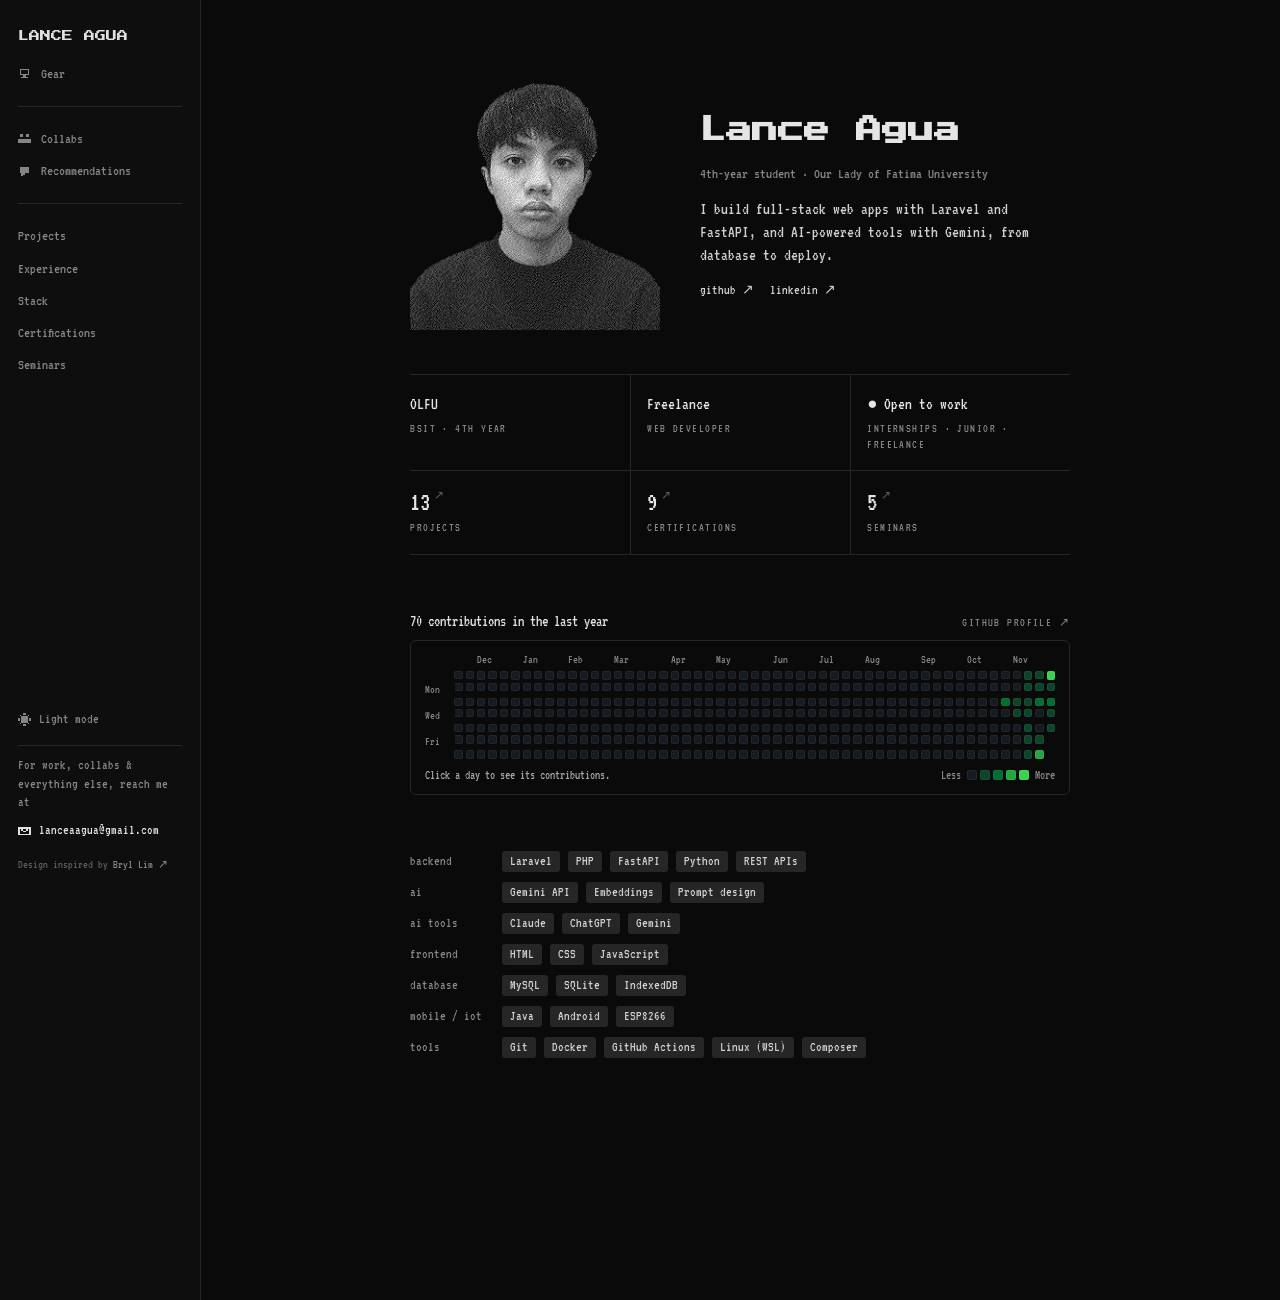
==== commit 789f4f17: "Home: remove section titles Co-Authored-By: Claude Opus 5.5 <noreply@anthropic.com> Claude-Session: " ====
--- a/index.html
+++ b/index.html
@@ -77,7 +77,7 @@
 .snum{font-size:26px;line-height:1;color:var(--ce5e5e5)}
 .snum i{font-style:normal;font-size:12px;color:var(--c5e5e5e);margin-left:4px;vertical-align:top}
 a.scell:hover .snum{color:var(--cffffff)}
-#stack>div:nth-child(2){grid-template-columns:minmax(0,1fr) !important;gap:10px !important}
+#stack>div:first-child{grid-template-columns:minmax(0,1fr) !important;gap:10px !important}
 @media (max-width: 700px){#about{flex-wrap:wrap !important}#about img{width:180px !important;height:180px !important}.scell{padding:14px 10px}.scell b{font-size:15px}.scell small{font-size:10px;letter-spacing:.06em}}
 [hidden]{display:none !important}
 button{font:inherit}
@@ -101,7 +101,7 @@
 @media (max-width:560px){.ggrid{grid-template-columns:1fr}}
 
 .ghc-sec{display:flex;flex-direction:column;gap:12px}
-.ghc-head{display:flex;justify-content:space-between;align-items:baseline;gap:16px}
+.ghc-top{display:flex;justify-content:space-between;align-items:baseline;gap:16px}
 .ghc{--g0:#161b22;--g1:#0e4429;--g2:#006d32;--g3:#26a641;--g4:#39d353;--gline:rgba(255,255,255,.05);display:flex;flex-direction:column;gap:8px}
 .tk.light .ghc{--g0:#ebedf0;--g1:#9be9a8;--g2:#40c463;--g3:#30a14e;--g4:#216e39;--gline:rgba(27,31,35,.06)}
 .ghc-total{margin:0;font-size:16px;color:var(--ce0e0e0)}
@@ -194,10 +194,9 @@
 </div>
 </section>
 
-<section id="contributions" class="ghc-sec" aria-labelledby="ghc-title">
-<div class="ghc-head"><span class="shead" id="ghc-title">01 — contributions</span><a class="slink" href="https://github.com/ashweak" target="_blank" rel="noopener">github profile →</a></div>
+<section id="contributions" class="ghc-sec" aria-label="GitHub contributions">
 <div class="ghc" data-login="ashweak" data-src="assets/data/github-contributions.json">
-<p class="ghc-total">Loading contributions…</p>
+<div class="ghc-top"><p class="ghc-total">Loading contributions…</p><a class="slink" href="https://github.com/ashweak" target="_blank" rel="noopener">github profile ↗</a></div>
 <div class="ghc-box">
 <div class="ghc-scroll"><div class="ghc-cal" role="group" aria-label="Contribution calendar. Use the arrow keys to move between days."></div></div>
 <div class="ghc-foot"><span class="ghc-picked" aria-live="polite">Click a day to see its contributions.</span><span class="ghc-legend" aria-label="Color scale from fewer to more contributions">Less <i data-level="0"></i><i data-level="1"></i><i data-level="2"></i><i data-level="3"></i><i data-level="4"></i> More</span></div>
@@ -207,8 +206,7 @@
 </div>
 </section>
 
-<section id="stack" style="grid-column: 2 / 5; grid-row: 2 / 3; padding: 22px; display: flex; flex-direction: column; align-items: flex-start; gap: 12px">
-<div style="align-self: stretch; display: flex; justify-content: space-between; align-items: baseline; gap: 16px; color: var(--c858585); font-size: 14px"><span class="shead">02 — stack</span><a class="slink" href="stack.html">full stack →</a></div>
+<section id="stack" aria-label="Tech stack" style="grid-column: 2 / 5; grid-row: 2 / 3; padding: 22px; display: flex; flex-direction: column; align-items: flex-start; gap: 12px">
 <div style="align-self: stretch; display: grid; grid-template-columns: repeat(auto-fit, minmax(min(300px, 100%), 1fr)); gap: 14px 32px">
 
 <div style="display: flex; flex-wrap: wrap; align-items: center; gap: 8px">
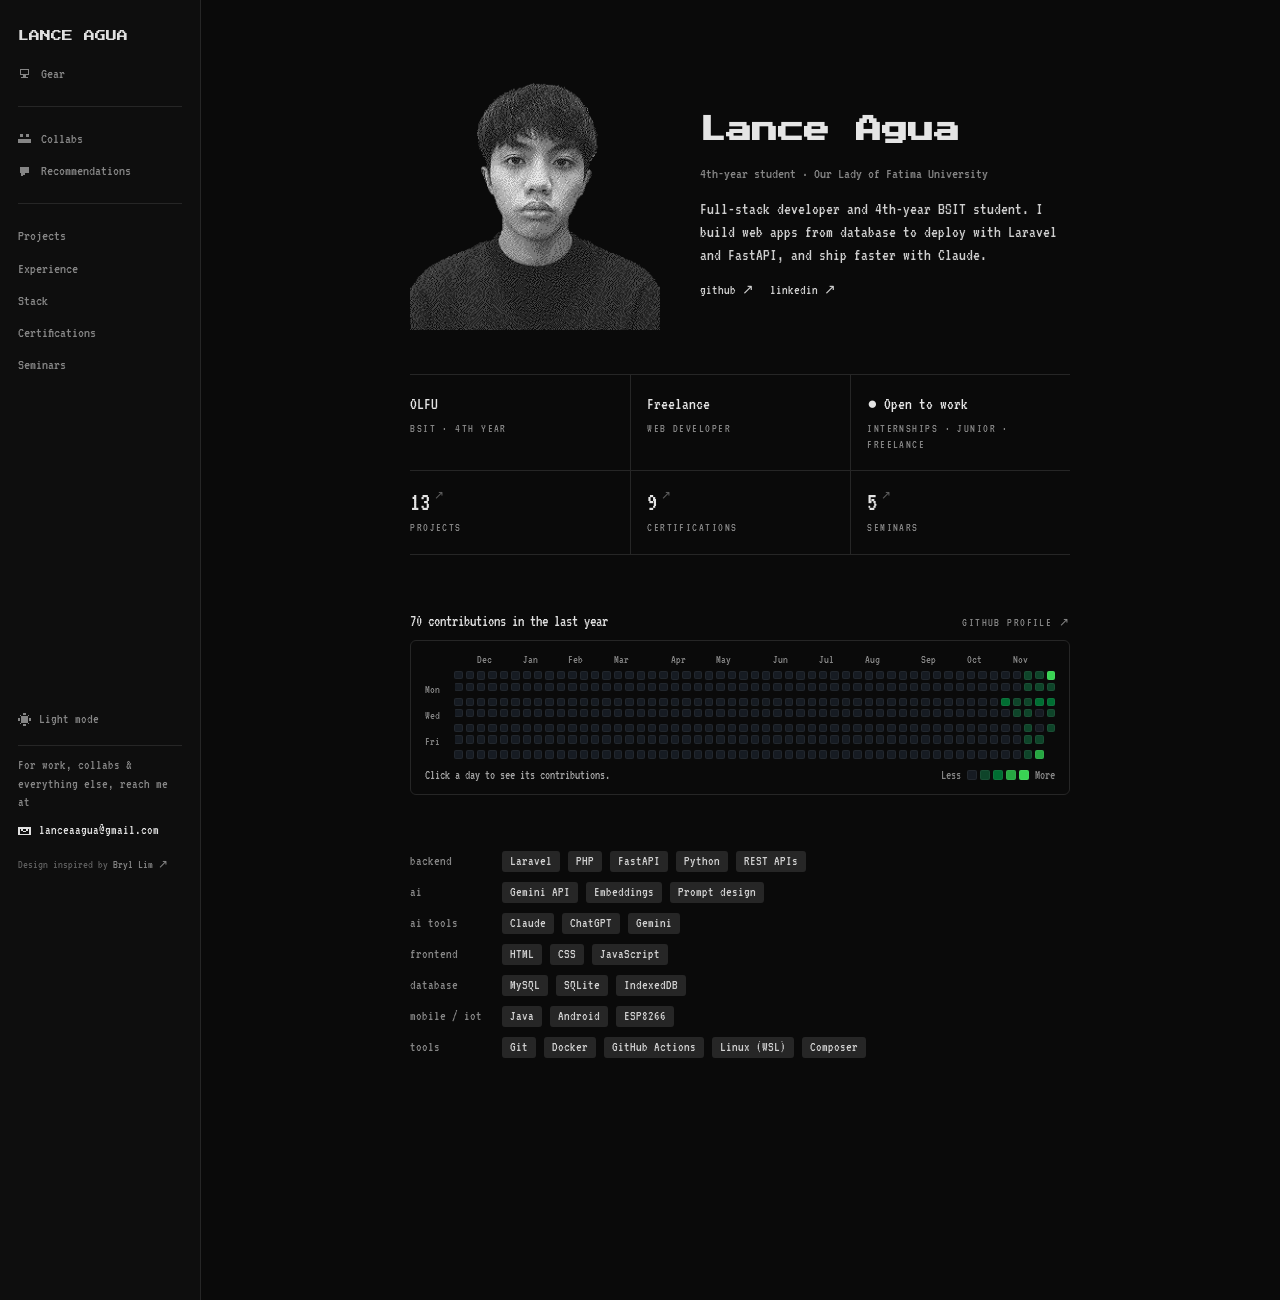
==== commit cd60f24a: "Home: new introduction Co-Authored-By: Claude Opus 5.5 <noreply@anthropic.com> Claude-Session: https" ====
--- a/index.html
+++ b/index.html
@@ -176,7 +176,7 @@
 <div style="flex: 1 1 320px; max-width: 620px; min-width: 0; display: flex; flex-direction: column; gap: 14px">
 <h1 class="ttl-px" style="margin: 0; font-family: 'Press Start 2P', monospace; font-size: 22px; line-height: 1.5">Lance Agua</h1>
 <p style="margin: 0; color: var(--c858585)">4th-year student · Our Lady of Fatima University</p>
-<p style="margin: 0; font-size: 17px; line-height: 1.35; color: var(--ccfcfcf)">I build full-stack web apps with Laravel and FastAPI, and AI-powered tools with Gemini, from database to deploy.</p>
+<p style="margin: 0; font-size: 17px; line-height: 1.35; color: var(--ccfcfcf)">Full-stack developer and 4th-year BSIT student. I build web apps from database to deploy with Laravel and FastAPI, and ship faster with Claude.</p>
 <div style="display: flex; flex-wrap: wrap; gap: 16px; font-size: 14px"><a href="https://github.com/ashweak" target="_blank" rel="noopener">github ↗</a><a href="https://linkedin.com/" target="_blank" rel="noopener">linkedin ↗</a></div>
 </div>
 </section>
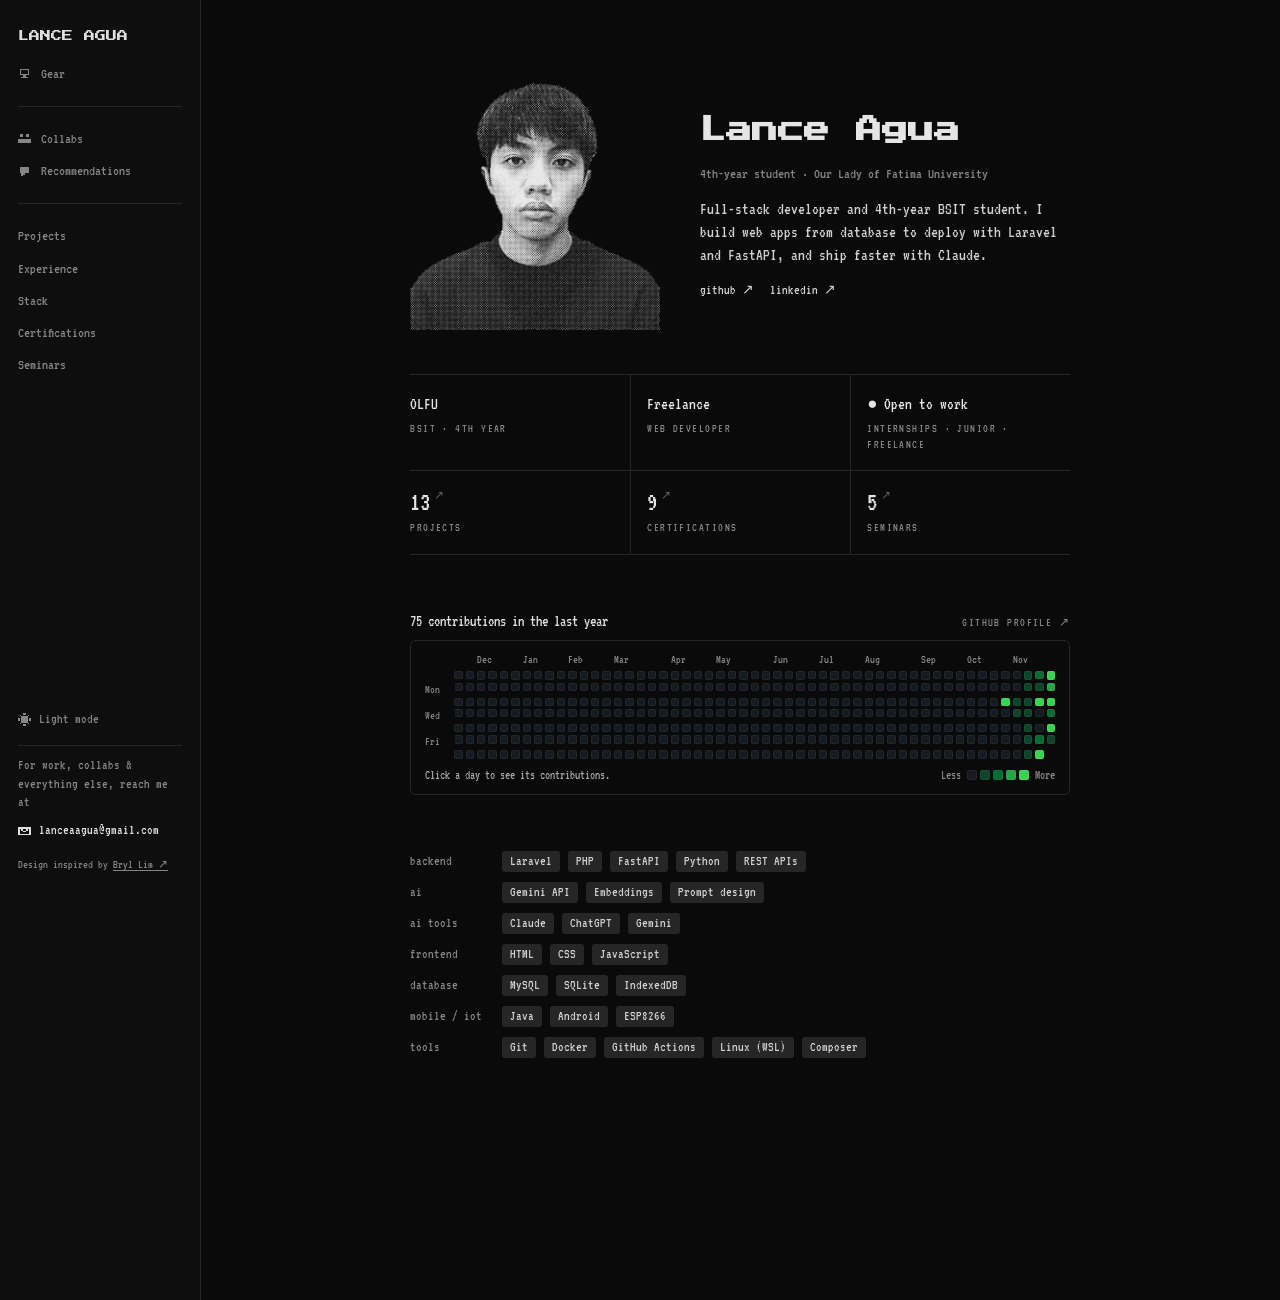
==== commit 496598ac: "Accessibility pass on all pages - Skip to content link and focusable main landmark on every page - F" ====
--- a/index.html
+++ b/index.html
@@ -130,9 +130,21 @@
 .ghc-tip.below::after{top:auto;bottom:100%;border-top-color:transparent;border-bottom-color:var(--ce5e5e5)}
 .ghc.failed .ghc-box{display:none}
 @media (max-width: 700px){.ghc-cal{min-width:620px}.ghc-box{padding:10px}}
+
+/* accessibility */
+.skip{position:absolute;left:12px;top:-60px;z-index:100;padding:6px 14px;font-family:'VT323',monospace;border-radius:4px;background:var(--ce5e5e5);color:var(--c0a0a0a) !important;font-size:16px;text-decoration:none;transition:top .15s ease}
+.skip:focus{top:12px}
+.sr-only{position:absolute !important;width:1px;height:1px;padding:0;margin:-1px;overflow:hidden;clip:rect(0,0,0,0);white-space:nowrap;border:0}
+main:focus{outline:none}
+.credit{color:var(--c858585) !important}
+.credit a,.exp-cta a,main p a{text-decoration:underline;text-underline-offset:2px}
+div[role="img"]{color:var(--c858585) !important}
+.nf-code{color:var(--c858585) !important}
+@media (prefers-reduced-motion: reduce){*,*::before,*::after{animation-duration:.01ms !important;animation-iteration-count:1 !important;transition-duration:.01ms !important;scroll-behavior:auto !important}}
 </style>
 </head>
 <body>
+<a class="skip" href="#main">Skip to content</a>
 <div class="tk" style="min-height: 1300px; background: var(--c0a0a0a); color: var(--ce5e5e5); font-family: 'VT323', monospace; font-size: 15px; line-height: 1.35; display: flex; flex-wrap: wrap"><script>try{if(localStorage.getItem("la-theme")==="light")document.currentScript.parentElement.classList.add("light")}catch(e){}</script>
 <aside style="flex: 1 1 200px; max-width: 230px; border-right: 1px solid var(--c262626); background: var(--c0e0e0e); box-sizing: border-box">
 <button class="menu-btn" type="button" data-action="toggleMenu" aria-label="Open menu" aria-expanded="false" style="align-items: center; justify-content: center; width: 44px; height: 44px; padding: 0; border: 0; background: transparent; color: var(--ce0e0e0); cursor: pointer"><svg width="22" height="22" viewBox="0 0 8 8" shape-rendering="crispEdges" aria-hidden="true"><path d="M1 2h6v1H1zM1 4h6v1H1zM1 6h6v1H1z" fill="currentColor"></path></svg></button>
@@ -165,7 +177,7 @@
 </div>
 </div>
 </aside>
-<main style="flex: 999 1 560px; min-width: 0; padding: 40px 32px 64px; box-sizing: border-box; display: flex; justify-content: center">
+<main id="main" tabindex="-1" style="flex: 999 1 560px; min-width: 0; padding: 40px 32px 64px; box-sizing: border-box; display: flex; justify-content: center">
 <div style="width: 100%; max-width: 660px; display: flex; flex-direction: column; gap: 20px">
 
 
